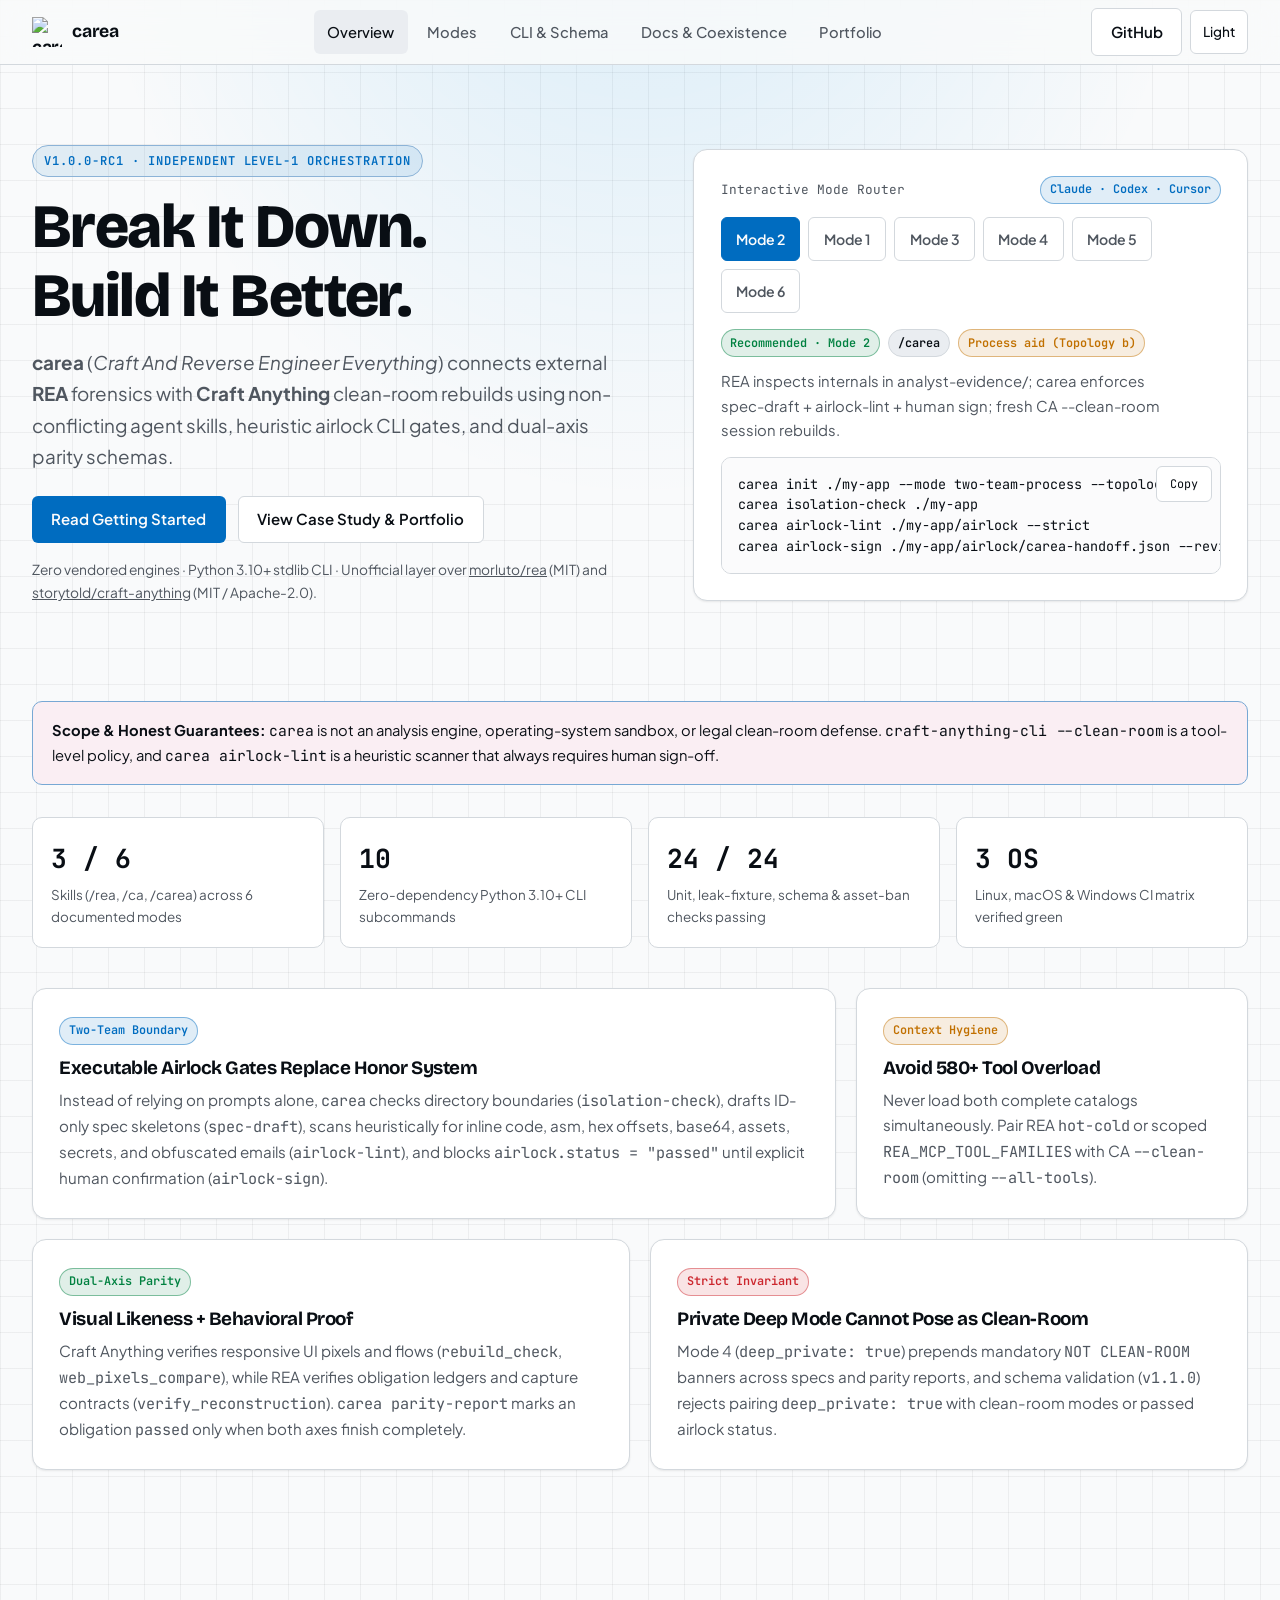
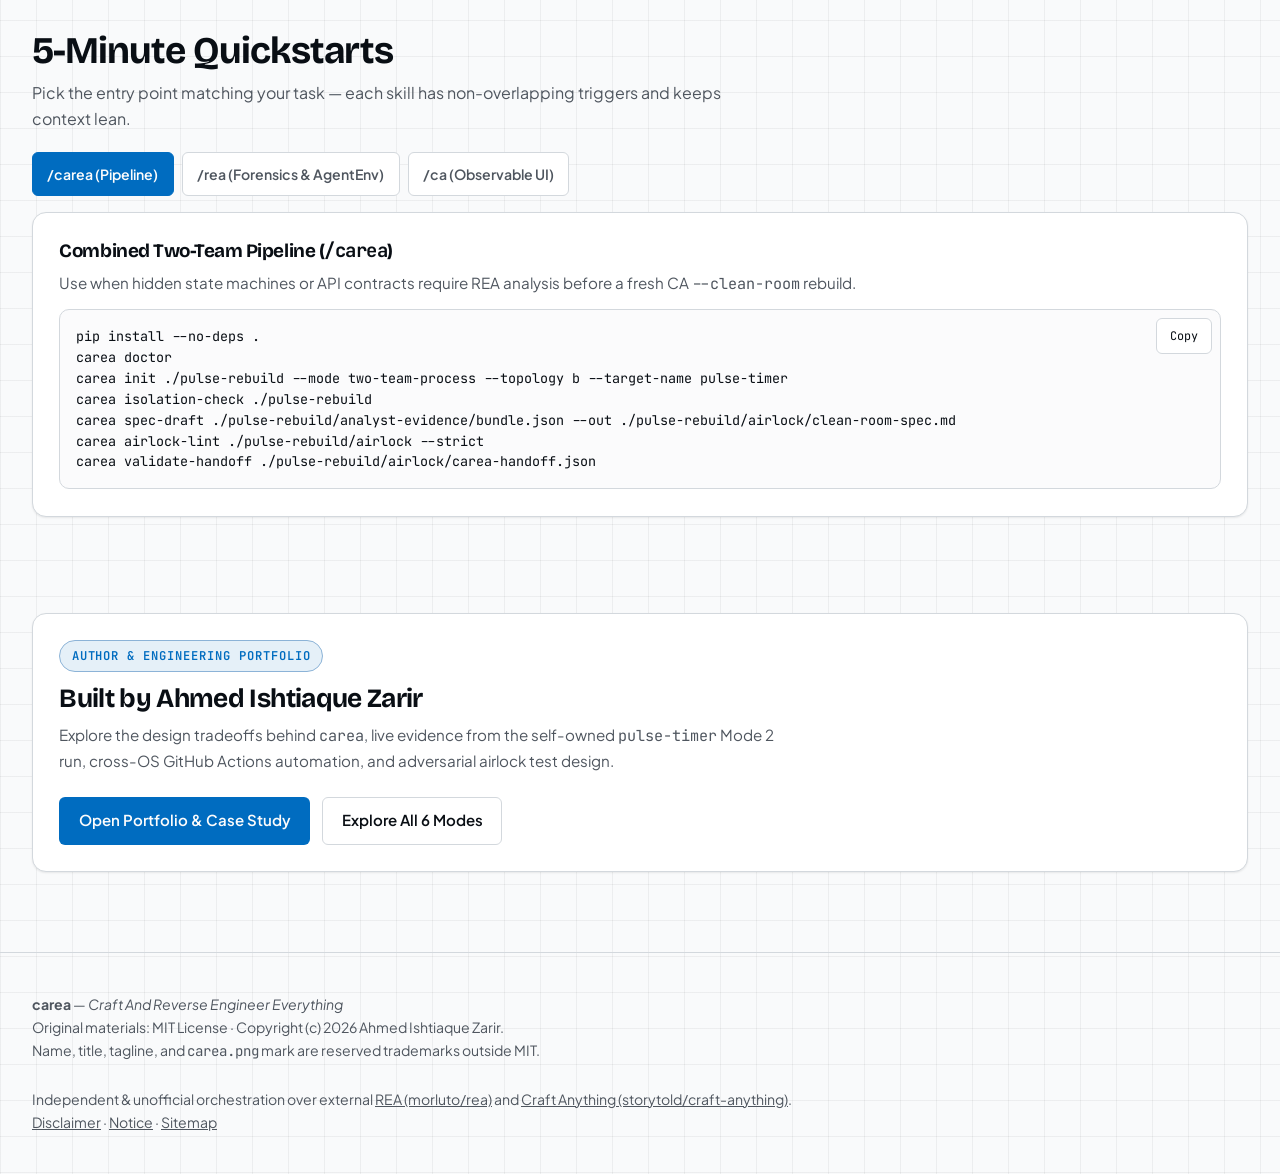
==== site/index.html @ d7f8ce7a "web: add SEO metadata, sitemap/robots, and GitHub Pages docs + portfolio site" ====
<!doctype html>
<html lang="en" class="dark">
<head>
  <meta charset="utf-8">
  <meta name="viewport" content="width=device-width, initial-scale=1.0, viewport-fit=cover">
  <title>carea — Craft And Reverse Engineer Everything | Orchestration &amp; Clean-Room Airlock</title>
  <meta name="description" content="Independent Level-1 agent skill pack, Python 3.10+ airlock CLI, and dual-axis verification framework coordinating external REA and Craft Anything engines.">
  <meta name="keywords" content="carea, Craft And Reverse Engineer Everything, REA, rea-agents, Craft Anything, clean-room software rebuild, reverse engineering orchestration, MCP agent skills, parity verification, Ahmed Ishtiaque Zarir">
  <meta name="author" content="Ahmed Ishtiaque Zarir">
  <meta name="robots" content="index, follow, max-image-preview:large">
  <meta name="theme-color" content="#09090b" media="(prefers-color-scheme: dark)">
  <meta name="theme-color" content="#f8fafc" media="(prefers-color-scheme: light)">
  <link rel="canonical" href="https://imahmedzarir.github.io/carea/">
  <link rel="icon" type="image/png" href="./assets/carea.png">
  <link rel="manifest" href="./site.webmanifest">

  <meta property="og:type" content="website">
  <meta property="og:site_name" content="carea — Craft And Reverse Engineer Everything">
  <meta property="og:title" content="carea — Break It Down. Build It Better.">
  <meta property="og:description" content="Coordinate external REA forensics and Craft Anything clean-room rebuilds across 6 operational modes with heuristic airlock gates and dual parity.">
  <meta property="og:url" content="https://imahmedzarir.github.io/carea/">
  <meta property="og:image" content="https://imahmedzarir.github.io/carea/assets/carea.png">
  <meta property="og:image:alt" content="carea split cobalt arch logo">

  <meta name="twitter:card" content="summary">
  <meta name="twitter:title" content="carea — Craft And Reverse Engineer Everything">
  <meta name="twitter:description" content="Level-1 orchestration skills (/carea, /rea, /ca), Python stdlib airlock CLI, and dual-axis parity schema.">
  <meta name="twitter:image" content="https://imahmedzarir.github.io/carea/assets/carea.png">

  <link rel="preconnect" href="https://fonts.googleapis.com">
  <link rel="preconnect" href="https://fonts.gstatic.com" crossorigin>
  <link rel="stylesheet" href="https://fonts.googleapis.com/css2?family=Bricolage+Grotesque:wght@600;700;800&family=JetBrains+Mono:wght@400;600&family=Plus+Jakarta+Sans:wght@400;500;600;700&display=swap">
  <link rel="stylesheet" href="./styles.css">

  <script>
    (function () {
      try {
        var saved = localStorage.getItem("carea-theme");
        var preferDark = window.matchMedia && window.matchMedia("(prefers-color-scheme: dark)").matches;
        var dark = saved ? saved === "dark" : (preferDark !== false);
        document.documentElement.classList.toggle("dark", dark);
      } catch (_) {}
    })();
  </script>

  <script type="application/ld+json">
  {
    "@context": "https://schema.org",
    "@graph": [
      {
        "@type": "SoftwareApplication",
        "name": "carea",
        "alternateName": "Craft And Reverse Engineer Everything",
        "applicationCategory": "DeveloperApplication",
        "operatingSystem": "Linux, macOS, Windows",
        "softwareVersion": "1.0.0-rc1",
        "license": "https://opensource.org/licenses/MIT",
        "url": "https://imahmedzarir.github.io/carea/",
        "codeRepository": "https://github.com/ImAhmedZarir/carea",
        "description": "Independent Level-1 agent skill pack, Python stdlib CLI, and handoff schema coordinating external REA and Craft Anything engines.",
        "keywords": ["clean-room", "reverse engineering", "agent skills", "MCP", "parity verification"],
        "author": {
          "@type": "Person",
          "name": "Ahmed Ishtiaque Zarir",
          "url": "https://github.com/ImAhmedZarir"
        }
      },
      {
        "@type": "WebSite",
        "name": "carea Documentation & Portfolio",
        "url": "https://imahmedzarir.github.io/carea/"
      }
    ]
  }
  </script>
</head>
<body class="bg-grid">
  <a href="#main-content" class="sr-only">Skip to main content</a>

  <header class="site-header">
    <div class="container nav-bar">
      <a class="brand-link" href="./">
        <img src="./assets/carea.png" alt="carea logo" width="30" height="30">
        <span>carea</span>
      </a>
      <nav class="nav-links" aria-label="Primary navigation">
        <a class="nav-link" href="./" aria-current="page">Overview</a>
        <a class="nav-link" href="./modes/">Modes</a>
        <a class="nav-link" href="./cli/">CLI &amp; Schema</a>
        <a class="nav-link" href="./docs/">Docs &amp; Coexistence</a>
        <a class="nav-link" href="./portfolio/">Portfolio</a>
      </nav>
      <div class="nav-actions">
        <a class="btn btn-secondary" href="https://github.com/ImAhmedZarir/carea" rel="noopener">GitHub</a>
        <button id="theme-toggle" class="icon-btn" type="button" aria-label="Toggle color theme" aria-pressed="true">
          <span data-theme-label>Dark</span>
        </button>
        <button id="mobile-menu-toggle" class="icon-btn mobile-menu-btn" type="button" aria-label="Toggle navigation menu" aria-expanded="false" aria-controls="mobile-drawer">
          Menu
        </button>
      </div>
    </div>
    <nav id="mobile-drawer" class="mobile-drawer" aria-label="Mobile navigation" hidden>
      <a href="./" aria-current="page">Overview</a>
      <a href="./modes/">Modes (1–6)</a>
      <a href="./cli/">CLI &amp; Schema</a>
      <a href="./docs/">Docs &amp; Coexistence</a>
      <a href="./portfolio/">Portfolio</a>
      <a href="https://github.com/ImAhmedZarir/carea" rel="noopener">GitHub Repository</a>
    </nav>
  </header>

  <main id="main-content">
    <section class="section">
      <div class="container hero-split">
        <div>
          <span class="eyebrow">v1.0.0-rc1 · Independent Level-1 Orchestration</span>
          <h1 class="hero-title">Break It Down.<br>Build It Better.</h1>
          <p class="hero-lead">
            <strong>carea</strong> (<em>Craft And Reverse Engineer Everything</em>) connects external <strong>REA</strong> forensics with <strong>Craft Anything</strong> clean-room rebuilds using non-conflicting agent skills, heuristic airlock CLI gates, and dual-axis parity schemas.
          </p>
          <div class="btn-row" style="margin-top:1.5rem;">
            <a class="btn btn-primary" href="./docs/">Read Getting Started</a>
            <a class="btn btn-secondary" href="./portfolio/">View Case Study &amp; Portfolio</a>
          </div>
          <p style="margin-top:1rem;font-size:0.86rem;color:var(--muted-foreground);">
            Zero vendored engines · Python 3.10+ stdlib CLI · Unofficial layer over <a href="https://github.com/morluto/rea">morluto/rea</a> (MIT) and <a href="https://github.com/storytold/craft-anything">storytold/craft-anything</a> (MIT / Apache-2.0).
          </p>
        </div>

        <aside class="card" aria-label="Interactive mode router workbench">
          <div style="display:flex;justify-content:space-between;align-items:center;gap:0.75rem;flex-wrap:wrap;margin-bottom:0.85rem;">
            <span class="mono" style="font-size:0.8rem;color:var(--muted-foreground);">Interactive Mode Router</span>
            <span class="badge badge-info">Claude · Codex · Cursor</span>
          </div>
          <div class="tab-bar" role="tablist" aria-label="Select carea mode">
            <button class="tab-btn active" type="button" role="tab" aria-selected="true" data-preview-mode="two-team-process">Mode 2</button>
            <button class="tab-btn" type="button" role="tab" aria-selected="false" data-preview-mode="clean-room-ui">Mode 1</button>
            <button class="tab-btn" type="button" role="tab" aria-selected="false" data-preview-mode="deep-verification">Mode 3</button>
            <button class="tab-btn" type="button" role="tab" aria-selected="false" data-preview-mode="private-deep-rebuild">Mode 4</button>
            <button class="tab-btn" type="button" role="tab" aria-selected="false" data-preview-mode="game-rebuild">Mode 5</button>
            <button class="tab-btn" type="button" role="tab" aria-selected="false" data-preview-mode="android-mobile">Mode 6</button>
          </div>
          <div id="mode-preview-panel">
            <div style="display:flex;flex-wrap:wrap;gap:0.5rem;align-items:center;margin-bottom:0.75rem;">
              <span class="badge badge-success" data-preview-badge>Recommended · Mode 2</span>
              <span class="badge" data-preview-skill>/carea</span>
              <span class="badge badge-warning" data-preview-clean>Process aid (Topology b)</span>
            </div>
            <p data-preview-summary style="font-size:0.93rem;">
              REA inspects internals in analyst-evidence/; carea enforces spec-draft + airlock-lint + human sign; fresh CA --clean-room session rebuilds.
            </p>
            <div class="code-box">
              <button class="copy-btn" type="button">Copy</button>
              <pre data-preview-cmd>carea init ./my-app --mode two-team-process --topology b
carea isolation-check ./my-app
carea airlock-lint ./my-app/airlock --strict
carea airlock-sign ./my-app/airlock/carea-handoff.json --reviewer "Ahmed" --confirm-human-review</pre>
            </div>
          </div>
        </aside>
      </div>
    </section>

    <section class="section" style="padding-top:1rem;">
      <div class="container">
        <div class="banner-info" style="margin-bottom:2rem;">
          <strong>Scope &amp; Honest Guarantees:</strong> <code>carea</code> is not an analysis engine, operating-system sandbox, or legal clean-room defense. <code>craft-anything-cli --clean-room</code> is a tool-level policy, and <code>carea airlock-lint</code> is a heuristic scanner that always requires human sign-off.
        </div>

        <div class="stat-grid" style="margin-bottom:2.5rem;">
          <div class="stat-card">
            <div class="stat-value">3 / 6</div>
            <div class="stat-label">Skills (/rea, /ca, /carea) across 6 documented modes</div>
          </div>
          <div class="stat-card">
            <div class="stat-value">10</div>
            <div class="stat-label">Zero-dependency Python 3.10+ CLI subcommands</div>
          </div>
          <div class="stat-card">
            <div class="stat-value">24 / 24</div>
            <div class="stat-label">Unit, leak-fixture, schema &amp; asset-ban checks passing</div>
          </div>
          <div class="stat-card">
            <div class="stat-value">3 OS</div>
            <div class="stat-label">Linux, macOS &amp; Windows CI matrix verified green</div>
          </div>
        </div>

        <div class="bento-grid">
          <article class="card card-hover col-span-4">
            <span class="badge badge-info" style="margin-bottom:0.75rem;">Two-Team Boundary</span>
            <h3>Executable Airlock Gates Replace Honor System</h3>
            <p>
              Instead of relying on prompts alone, <code>carea</code> checks directory boundaries (<code>isolation-check</code>), drafts ID-only spec skeletons (<code>spec-draft</code>), scans heuristically for inline code, asm, hex offsets, base64, assets, secrets, and obfuscated emails (<code>airlock-lint</code>), and blocks <code>airlock.status = "passed"</code> until explicit human confirmation (<code>airlock-sign</code>).
            </p>
          </article>

          <article class="card card-hover col-span-2">
            <span class="badge badge-warning" style="margin-bottom:0.75rem;">Context Hygiene</span>
            <h3>Avoid 580+ Tool Overload</h3>
            <p>
              Never load both complete catalogs simultaneously. Pair REA <code>hot-cold</code> or scoped <code>REA_MCP_TOOL_FAMILIES</code> with CA <code>--clean-room</code> (omitting <code>--all-tools</code>).
            </p>
          </article>

          <article class="card card-hover col-span-3">
            <span class="badge badge-success" style="margin-bottom:0.75rem;">Dual-Axis Parity</span>
            <h3>Visual Likeness + Behavioral Proof</h3>
            <p>
              Craft Anything verifies responsive UI pixels and flows (<code>rebuild_check</code>, <code>web_pixels_compare</code>), while REA verifies obligation ledgers and capture contracts (<code>verify_reconstruction</code>). <code>carea parity-report</code> marks an obligation <code>passed</code> only when both axes finish completely.
            </p>
          </article>

          <article class="card card-hover col-span-3">
            <span class="badge badge-danger" style="margin-bottom:0.75rem;">Strict Invariant</span>
            <h3>Private Deep Mode Cannot Pose as Clean-Room</h3>
            <p>
              Mode 4 (<code>deep_private: true</code>) prepends mandatory <code>NOT CLEAN-ROOM</code> banners across specs and parity reports, and schema validation (<code>v1.1.0</code>) rejects pairing <code>deep_private: true</code> with clean-room modes or passed airlock status.
            </p>
          </article>
        </div>
      </div>
    </section>

    <section class="section">
      <div class="container">
        <h2 style="font-size:clamp(1.6rem,3vw,2.35rem);margin-bottom:0.5rem;">5-Minute Quickstarts</h2>
        <p style="color:var(--muted-foreground);margin-bottom:1.25rem;max-width:60ch;">
          Pick the entry point matching your task — each skill has non-overlapping triggers and keeps context lean.
        </p>

        <div class="tab-bar" role="tablist" aria-label="Skill quickstarts">
          <button class="tab-btn active" type="button" role="tab" aria-selected="true" data-qs-tab="carea">/carea (Pipeline)</button>
          <button class="tab-btn" type="button" role="tab" aria-selected="false" data-qs-tab="rea">/rea (Forensics &amp; AgentEnv)</button>
          <button class="tab-btn" type="button" role="tab" aria-selected="false" data-qs-tab="ca">/ca (Observable UI)</button>
        </div>

        <div data-qs-panel="carea" class="card">
          <h3>Combined Two-Team Pipeline (<code>/carea</code>)</h3>
          <p>Use when hidden state machines or API contracts require REA analysis before a fresh CA <code>--clean-room</code> rebuild.</p>
          <div class="code-box">
            <button class="copy-btn" type="button">Copy</button>
            <pre>pip install --no-deps .
carea doctor
carea init ./pulse-rebuild --mode two-team-process --topology b --target-name pulse-timer
carea isolation-check ./pulse-rebuild
carea spec-draft ./pulse-rebuild/analyst-evidence/bundle.json --out ./pulse-rebuild/airlock/clean-room-spec.md
carea airlock-lint ./pulse-rebuild/airlock --strict
carea validate-handoff ./pulse-rebuild/airlock/carea-handoff.json</pre>
          </div>
        </div>

        <div data-qs-panel="rea" class="card" hidden>
          <h3>REA-First Investigation &amp; Verification (<code>/rea</code>)</h3>
          <p>Use for binary, JS/Electron, .NET, APK/Flutter, UEFI/firmware analysis, <code>verify_reconstruction</code>, or AgentEnv export without UI rebuilds.</p>
          <div class="code-box">
            <button class="copy-btn" type="button">Copy</button>
            <pre>npm install -g rea-agents@6.10.1
carea mcp-profile rea-hot-cold
# In session: inspect with open_binary / analyze_javascript_application -> export_evidence_bundle</pre>
          </div>
        </div>

        <div data-qs-panel="ca" class="card" hidden>
          <h3>Craft Anything-First Observable Rebuild (<code>/ca</code>)</h3>
          <p>Use when visible layouts, screenshots, and public interactions provide everything needed for a <code>--clean-room</code> rebuild.</p>
          <div class="code-box">
            <button class="copy-btn" type="button">Copy</button>
            <pre>python examples/sample-target/server.py --port 4173
carea mcp-profile ca-clean-room
craft-anything-cli rebuild http://127.0.0.1:4173/ "Build accessible countdown timer" --clean-room</pre>
          </div>
        </div>
      </div>
    </section>

    <section class="section" style="padding-top:1rem;">
      <div class="container">
        <div class="card" style="display:flex;flex-wrap:wrap;justify-content:space-between;align-items:center;gap:1.5rem;">
          <div style="max-width:62ch;">
            <span class="eyebrow" style="margin-bottom:0.75rem;">Author &amp; Engineering Portfolio</span>
            <h2 style="font-size:1.65rem;margin-bottom:0.5rem;">Built by Ahmed Ishtiaque Zarir</h2>
            <p style="color:var(--muted-foreground);">
              Explore the design tradeoffs behind <code>carea</code>, live evidence from the self-owned <code>pulse-timer</code> Mode 2 run, cross-OS GitHub Actions automation, and adversarial airlock test design.
            </p>
          </div>
          <div class="btn-row">
            <a class="btn btn-primary" href="./portfolio/">Open Portfolio &amp; Case Study</a>
            <a class="btn btn-secondary" href="./modes/">Explore All 6 Modes</a>
          </div>
        </div>
      </div>
    </section>
  </main>

  <footer class="site-footer">
    <div class="container footer-grid">
      <div>
        <strong>carea</strong> — <em>Craft And Reverse Engineer Everything</em><br>
        Original materials: MIT License · Copyright (c) 2026 Ahmed Ishtiaque Zarir.<br>
        Name, title, tagline, and <code>carea.png</code> mark are reserved trademarks outside MIT.
      </div>
      <div>
        Independent &amp; unofficial orchestration over external
        <a href="https://github.com/morluto/rea" rel="noopener">REA (morluto/rea)</a> and
        <a href="https://github.com/storytold/craft-anything" rel="noopener">Craft Anything (storytold/craft-anything)</a>.<br>
        <a href="https://github.com/ImAhmedZarir/carea/blob/main/DISCLAIMER.md" rel="noopener">Disclaimer</a> ·
        <a href="https://github.com/ImAhmedZarir/carea/blob/main/NOTICE" rel="noopener">Notice</a> ·
        <a href="./sitemap.xml">Sitemap</a>
      </div>
    </div>
  </footer>
  <script src="./app.js" defer></script>
</body>
</html>
---- site/styles.css ----
:root {
  color-scheme: light;
  --background: oklch(0.985 0.002 250);
  --foreground: oklch(0.16 0.015 255);
  --card: oklch(1 0 0);
  --card-foreground: oklch(0.16 0.015 255);
  --muted: oklch(0.945 0.006 250);
  --muted-foreground: oklch(0.45 0.018 255);
  --primary: oklch(0.51 0.175 242);
  --primary-foreground: oklch(0.99 0 0);
  --border: oklch(0.88 0.009 250);
  --ring: oklch(0.55 0.18 242);
  --success: oklch(0.52 0.15 155);
  --warning: oklch(0.62 0.16 70);
  --destructive: oklch(0.55 0.20 25);
  --surface-grid: oklch(0.16 0.015 255 / 0.05);
  --radius: 0.625rem;
  --radius-sm: calc(var(--radius) - 4px);
  --radius-lg: calc(var(--radius) + 4px);
  --font-display: "Bricolage Grotesque", system-ui, -apple-system, sans-serif;
  --font-sans: "Plus Jakarta Sans", system-ui, -apple-system, sans-serif;
  --font-mono: "JetBrains Mono", ui-monospace, SFMono-Regular, Menlo, monospace;
}

:root.dark {
  color-scheme: dark;
  --background: oklch(0.13 0.008 260);
  --foreground: oklch(0.96 0.004 250);
  --card: oklch(0.175 0.011 258);
  --card-foreground: oklch(0.96 0.004 250);
  --muted: oklch(0.22 0.012 258);
  --muted-foreground: oklch(0.71 0.015 255);
  --primary: oklch(0.66 0.165 240);
  --primary-foreground: oklch(0.12 0.02 255);
  --border: oklch(0.27 0.014 258);
  --ring: oklch(0.68 0.17 240);
  --success: oklch(0.72 0.15 155);
  --warning: oklch(0.78 0.15 78);
  --destructive: oklch(0.67 0.19 25);
  --surface-grid: oklch(0.96 0.004 250 / 0.04);
}

*, *::before, *::after { box-sizing: border-box; }

html {
  scroll-behavior: smooth;
  overflow-x: clip;
}

body {
  margin: 0;
  min-height: 100dvh;
  overflow-x: clip;
  background-color: var(--background);
  color: var(--foreground);
  font-family: var(--font-sans);
  font-size: 1rem;
  line-height: 1.65;
  -webkit-font-smoothing: antialiased;
  hyphens: none;
  word-break: normal;
}

h1, h2, h3, h4 {
  font-family: var(--font-display);
  margin: 0;
  line-height: 1.12;
  letter-spacing: -0.025em;
  text-wrap: balance;
}

p { text-wrap: pretty; margin: 0; }
a { color: inherit; }
img { max-width: 100%; height: auto; display: block; }
code, pre, .mono { font-family: var(--font-mono); font-variant-numeric: tabular-nums; }

:focus-visible {
  outline: 2px solid var(--ring);
  outline-offset: 2px;
}

.sr-only {
  position: absolute;
  width: 1px;
  height: 1px;
  padding: 0;
  margin: -1px;
  overflow: hidden;
  clip: rect(0, 0, 0, 0);
  white-space: nowrap;
  border: 0;
}

.container {
  width: 100%;
  max-width: 80rem;
  margin-inline: auto;
  padding-inline: 1rem;
}
@media (min-width: 640px) { .container { padding-inline: 1.5rem; } }
@media (min-width: 1024px) { .container { padding-inline: 2rem; } }

/* Ambient technical canvas grid */
.bg-grid {
  background-image:
    radial-gradient(ellipse 65% 40% at 50% -10%, oklch(0.62 0.17 242 / 0.16), transparent 70%),
    linear-gradient(to right, var(--surface-grid) 1px, transparent 1px),
    linear-gradient(to bottom, var(--surface-grid) 1px, transparent 1px);
  background-size: 100% 100%, 36px 36px, 36px 36px;
}

/* Top Navigation */
.site-header {
  position: sticky;
  top: 0;
  z-index: 40;
  border-bottom: 1px solid var(--border);
  background: color-mix(in oklch, var(--background) 82%, transparent);
  backdrop-filter: blur(14px);
}
.nav-bar {
  display: flex;
  align-items: center;
  justify-content: space-between;
  min-height: 4rem;
  gap: 0.75rem;
}
.brand-link {
  display: inline-flex;
  align-items: center;
  gap: 0.65rem;
  text-decoration: none;
  font-family: var(--font-display);
  font-weight: 700;
  font-size: 1.1rem;
  letter-spacing: -0.02em;
  min-height: 44px;
}
.brand-link img {
  width: 30px;
  height: 30px;
  object-fit: contain;
}
.nav-links {
  display: none;
  align-items: center;
  gap: 0.35rem;
}
@media (min-width: 768px) {
  .nav-links { display: inline-flex; }
}
.nav-link {
  text-decoration: none;
  padding: 0.5rem 0.85rem;
  min-height: 44px;
  display: inline-flex;
  align-items: center;
  border-radius: var(--radius-sm);
  color: var(--muted-foreground);
  font-size: 0.92rem;
  font-weight: 500;
  transition: color 150ms cubic-bezier(0.22, 1, 0.36, 1), background-color 150ms cubic-bezier(0.22, 1, 0.36, 1);
}
.nav-link:hover, .nav-link[aria-current="page"] {
  color: var(--foreground);
  background: var(--muted);
}
.nav-actions {
  display: inline-flex;
  align-items: center;
  gap: 0.5rem;
}

.icon-btn {
  display: inline-flex;
  align-items: center;
  justify-content: center;
  min-width: 44px;
  min-height: 44px;
  padding: 0.5rem 0.75rem;
  border-radius: var(--radius-sm);
  border: 1px solid var(--border);
  background: var(--card);
  color: var(--foreground);
  cursor: pointer;
  font: inherit;
  font-size: 0.85rem;
  font-weight: 500;
  gap: 0.4rem;
  transition: border-color 150ms ease, transform 150ms ease;
}
.icon-btn:hover { border-color: var(--primary); }
.icon-btn:active { transform: scale(0.98); }

.mobile-menu-btn { display: inline-flex; }
@media (min-width: 768px) { .mobile-menu-btn { display: none; } }

/* Mobile drawer nav */
.mobile-drawer {
  border-bottom: 1px solid var(--border);
  background: var(--card);
  padding: 0.75rem 1rem 1rem;
  display: grid;
  gap: 0.25rem;
}
.mobile-drawer[hidden] { display: none; }
.mobile-drawer a {
  padding: 0.7rem 0.75rem;
  min-height: 44px;
  display: flex;
  align-items: center;
  text-decoration: none;
  border-radius: var(--radius-sm);
  font-weight: 500;
}
.mobile-drawer a[aria-current="page"] {
  background: var(--muted);
  color: var(--primary);
}

/* Buttons */
.btn-row { display: flex; flex-wrap: wrap; gap: 0.75rem; }
.btn {
  display: inline-flex;
  align-items: center;
  justify-content: center;
  gap: 0.5rem;
  min-height: 44px;
  padding: 0.65rem 1.15rem;
  border-radius: var(--radius-sm);
  font-weight: 600;
  font-size: 0.94rem;
  text-decoration: none;
  cursor: pointer;
  border: 1px solid transparent;
  transition: transform 150ms cubic-bezier(0.22, 1, 0.36, 1), border-color 150ms ease, background-color 150ms ease;
}
.btn:active { transform: scale(0.98); }
.btn-primary {
  background: var(--primary);
  color: var(--primary-foreground);
}
.btn-primary:hover { filter: brightness(1.06); }
.btn-secondary {
  background: var(--card);
  border-color: var(--border);
  color: var(--foreground);
}
.btn-secondary:hover { border-color: var(--primary); }

/* Badges & pills */
.eyebrow {
  display: inline-flex;
  align-items: center;
  gap: 0.5rem;
  font-family: var(--font-mono);
  font-size: 0.76rem;
  font-weight: 600;
  text-transform: uppercase;
  letter-spacing: 0.08em;
  color: var(--primary);
  border: 1px solid color-mix(in oklch, var(--primary) 35%, var(--border));
  background: color-mix(in oklch, var(--primary) 10%, transparent);
  padding: 0.32rem 0.7rem;
  border-radius: 999px;
  max-width: 100%;
}
.badge {
  display: inline-flex;
  align-items: center;
  padding: 0.2rem 0.55rem;
  border-radius: 999px;
  font-family: var(--font-mono);
  font-size: 0.74rem;
  font-weight: 600;
  border: 1px solid var(--border);
  background: var(--muted);
}
.badge-success { color: var(--success); border-color: color-mix(in oklch, var(--success) 45%, transparent); background: color-mix(in oklch, var(--success) 12%, transparent); }
.badge-warning { color: var(--warning); border-color: color-mix(in oklch, var(--warning) 45%, transparent); background: color-mix(in oklch, var(--warning) 12%, transparent); }
.badge-danger { color: var(--destructive); border-color: color-mix(in oklch, var(--destructive) 45%, transparent); background: color-mix(in oklch, var(--destructive) 12%, transparent); }
.badge-info { color: var(--primary); border-color: color-mix(in oklch, var(--primary) 45%, transparent); background: color-mix(in oklch, var(--primary) 12%, transparent); }

/* Sections & Asymmetric Grids */
.section { padding-block: 3.5rem; }
@media (min-width: 768px) { .section { padding-block: 5rem; } }

.hero-split {
  display: grid;
  gap: 2rem;
  align-items: start;
}
@media (min-width: 1024px) {
  .hero-split { grid-template-columns: 1.05fr 0.95fr; gap: 3rem; align-items: center; }
}
.hero-title {
  font-size: clamp(2.1rem, 5vw, 3.85rem);
  font-weight: 800;
  margin-top: 1rem;
}
.hero-lead {
  font-size: clamp(1.02rem, 1.5vw, 1.18rem);
  color: var(--muted-foreground);
  max-width: 58ch;
  margin-top: 1rem;
}
.bento-grid {
  display: grid;
  gap: 1.25rem;
  grid-template-columns: 1fr;
}
@media (min-width: 768px) {
  .bento-grid { grid-template-columns: repeat(6, minmax(0, 1fr)); }
  .col-span-4 { grid-column: span 4; }
  .col-span-3 { grid-column: span 3; }
  .col-span-2 { grid-column: span 2; }
  .col-span-6 { grid-column: span 6; }
}

.card {
  background: var(--card);
  border: 1px solid var(--border);
  border-radius: var(--radius-lg);
  padding: 1.35rem;
  min-width: 0;
  box-shadow: 0 1px 2px oklch(0 0 0 / 0.08);
  transition: border-color 180ms cubic-bezier(0.22, 1, 0.36, 1), transform 180ms cubic-bezier(0.22, 1, 0.36, 1);
}
@media (min-width: 768px) { .card { padding: 1.65rem; } }
.card-hover:hover {
  border-color: color-mix(in oklch, var(--primary) 55%, var(--border));
  transform: translateY(-2px);
}
.card h3 { font-size: 1.18rem; margin-bottom: 0.55rem; }
.card p { color: var(--muted-foreground); font-size: 0.95rem; }

/* Code blocks & tabs */
.code-box {
  position: relative;
  margin-top: 0.85rem;
  border-radius: var(--radius);
  border: 1px solid var(--border);
  background: color-mix(in oklch, var(--background) 75%, var(--card));
  overflow-x: auto;
}
.code-box pre {
  margin: 0;
  padding: 1rem 3.25rem 1rem 1rem;
  font-size: 0.84rem;
  line-height: 1.55;
  white-space: pre;
}
.copy-btn {
  position: absolute;
  top: 0.5rem;
  right: 0.5rem;
  min-height: 36px;
  min-width: 56px;
  padding: 0.25rem 0.65rem;
  border-radius: var(--radius-sm);
  border: 1px solid var(--border);
  background: var(--card);
  color: var(--foreground);
  font-family: var(--font-mono);
  font-size: 0.74rem;
  cursor: pointer;
}
.copy-btn:hover { border-color: var(--primary); }

.tab-bar {
  display: flex;
  flex-wrap: wrap;
  gap: 0.5rem;
  margin-bottom: 1rem;
}
.tab-btn {
  min-height: 44px;
  padding: 0.45rem 0.9rem;
  border-radius: var(--radius-sm);
  border: 1px solid var(--border);
  background: var(--card);
  color: var(--muted-foreground);
  font: inherit;
  font-size: 0.88rem;
  font-weight: 600;
  cursor: pointer;
}
.tab-btn[aria-selected="true"], .tab-btn.active {
  background: var(--primary);
  color: var(--primary-foreground);
  border-color: var(--primary);
}

/* Notice Banners */
.banner-caution {
  border: 1px solid color-mix(in oklch, var(--destructive) 55%, var(--border));
  background: color-mix(in oklch, var(--destructive) 10%, var(--card));
  border-radius: var(--radius);
  padding: 1rem 1.2rem;
  font-size: 0.92rem;
}
.banner-info {
  border: 1px solid color-mix(in oklch, var(--primary) 45%, var(--border));
  background: color-mix(in oklch, var(--primary) 8%, var(--card));
  border-radius: var(--radius);
  padding: 1rem 1.2rem;
  font-size: 0.92rem;
}

/* Tables (responsive horizontal wrapper) */
.table-wrap {
  width: 100%;
  overflow-x: auto;
  border: 1px solid var(--border);
  border-radius: var(--radius);
  background: var(--card);
}
table {
  width: 100%;
  border-collapse: collapse;
  font-size: 0.9rem;
  text-align: left;
}
th, td {
  padding: 0.8rem 1rem;
  border-bottom: 1px solid var(--border);
  vertical-align: top;
}
th {
  font-family: var(--font-mono);
  font-size: 0.78rem;
  text-transform: uppercase;
  letter-spacing: 0.05em;
  color: var(--muted-foreground);
  background: color-mix(in oklch, var(--muted) 60%, transparent);
}
tr:last-child td { border-bottom: 0; }

/* Metrics strip */
.stat-grid {
  display: grid;
  gap: 1rem;
  grid-template-columns: repeat(auto-fit, minmax(180px, 1fr));
}
.stat-card {
  padding: 1.15rem;
  border: 1px solid var(--border);
  border-radius: var(--radius);
  background: var(--card);
}
.stat-value {
  font-family: var(--font-mono);
  font-size: 1.65rem;
  font-weight: 700;
  font-variant-numeric: tabular-nums;
  color: var(--foreground);
}
.stat-label { font-size: 0.84rem; color: var(--muted-foreground); margin-top: 0.25rem; }

/* Accordion details */
details {
  border: 1px solid var(--border);
  border-radius: var(--radius);
  background: var(--card);
  padding: 0.9rem 1.1rem;
}
details + details { margin-top: 0.75rem; }
summary {
  cursor: pointer;
  font-weight: 600;
  min-height: 28px;
  list-style-position: inside;
}
details p { margin-top: 0.65rem; color: var(--muted-foreground); font-size: 0.94rem; }

.search-input {
  width: 100%;
  min-height: 44px;
  padding: 0.6rem 0.9rem;
  border-radius: var(--radius-sm);
  border: 1px solid var(--border);
  background: var(--card);
  color: var(--foreground);
  font-family: var(--font-sans);
  font-size: 1rem;
}

/* Footer */
.site-footer {
  border-top: 1px solid var(--border);
  padding-block: 2.5rem;
  color: var(--muted-foreground);
  font-size: 0.88rem;
}
.footer-grid {
  display: flex;
  flex-wrap: wrap;
  justify-content: space-between;
  gap: 1.5rem;
}

@media (prefers-reduced-motion: reduce) {
  *, *::before, *::after {
    animation-duration: 0.01ms !important;
    animation-iteration-count: 1 !important;
    transition-duration: 0.01ms !important;
    scroll-behavior: auto !important;
  }
}
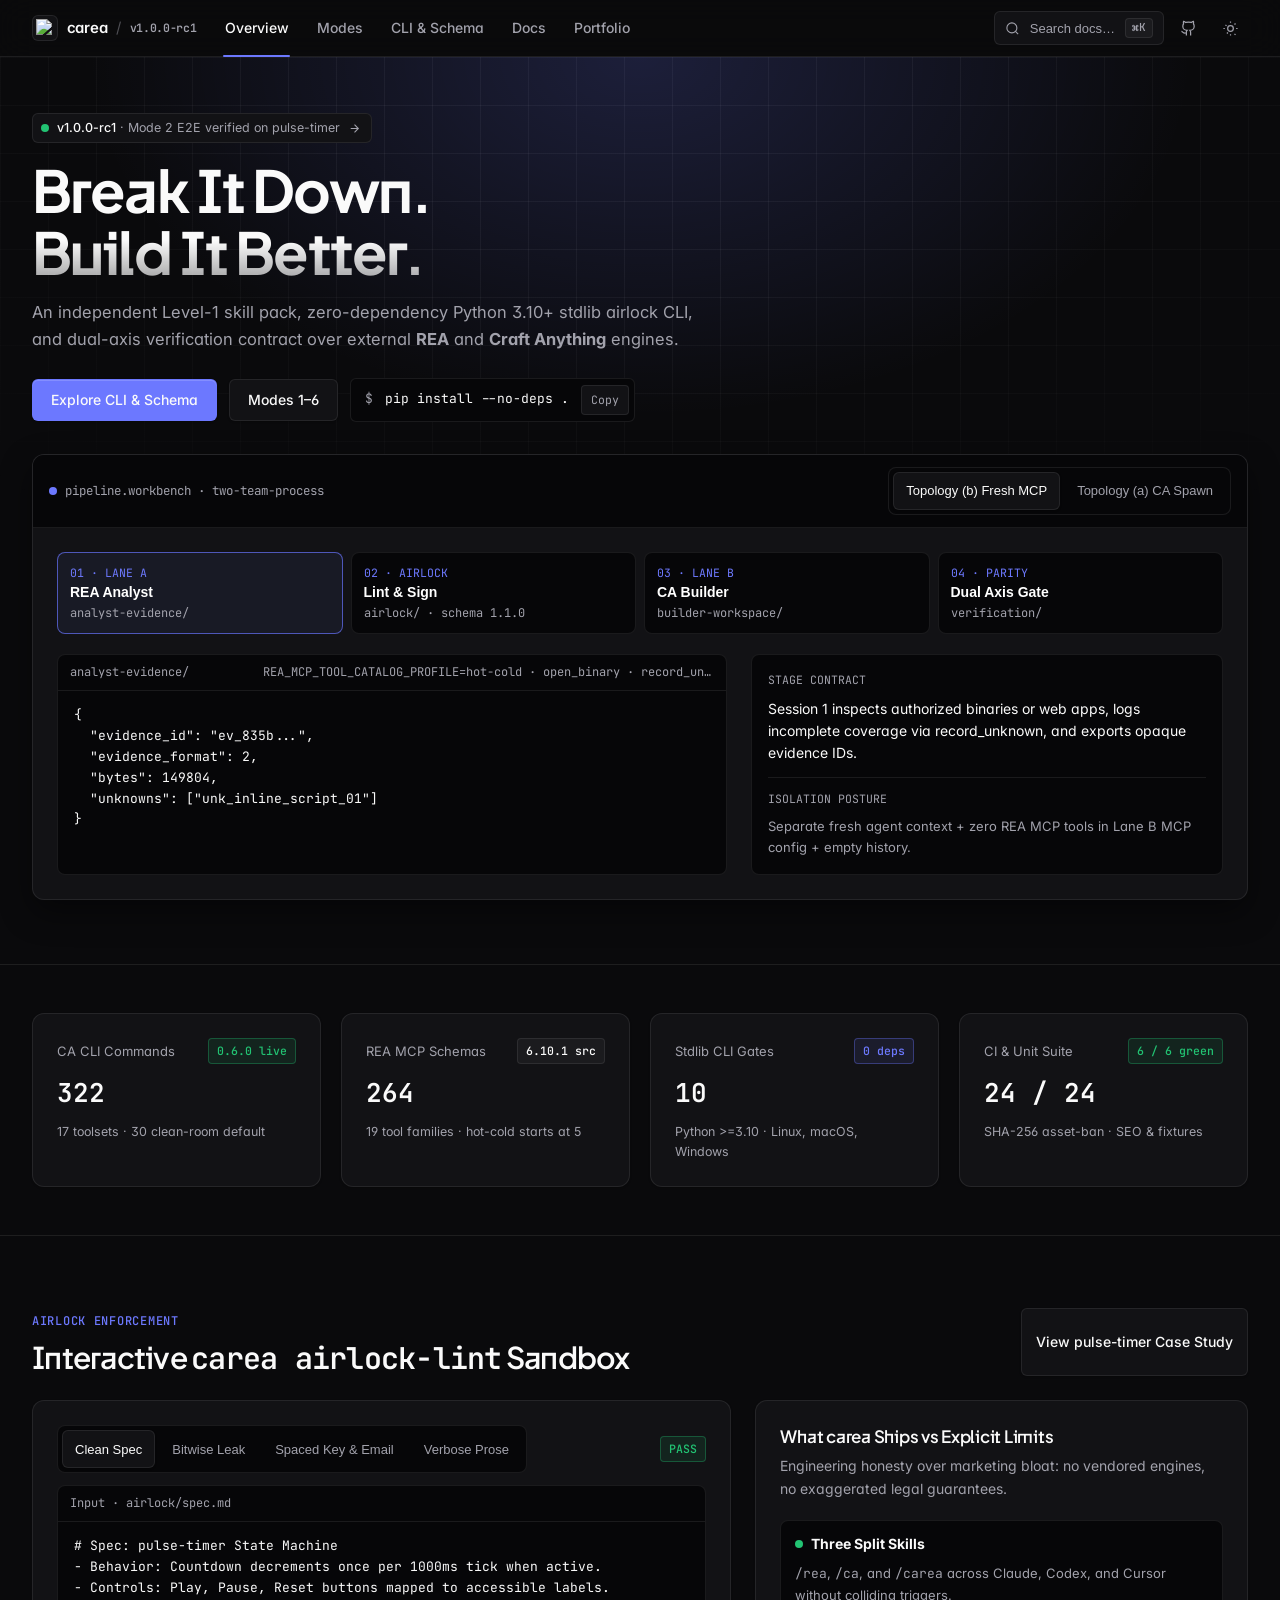
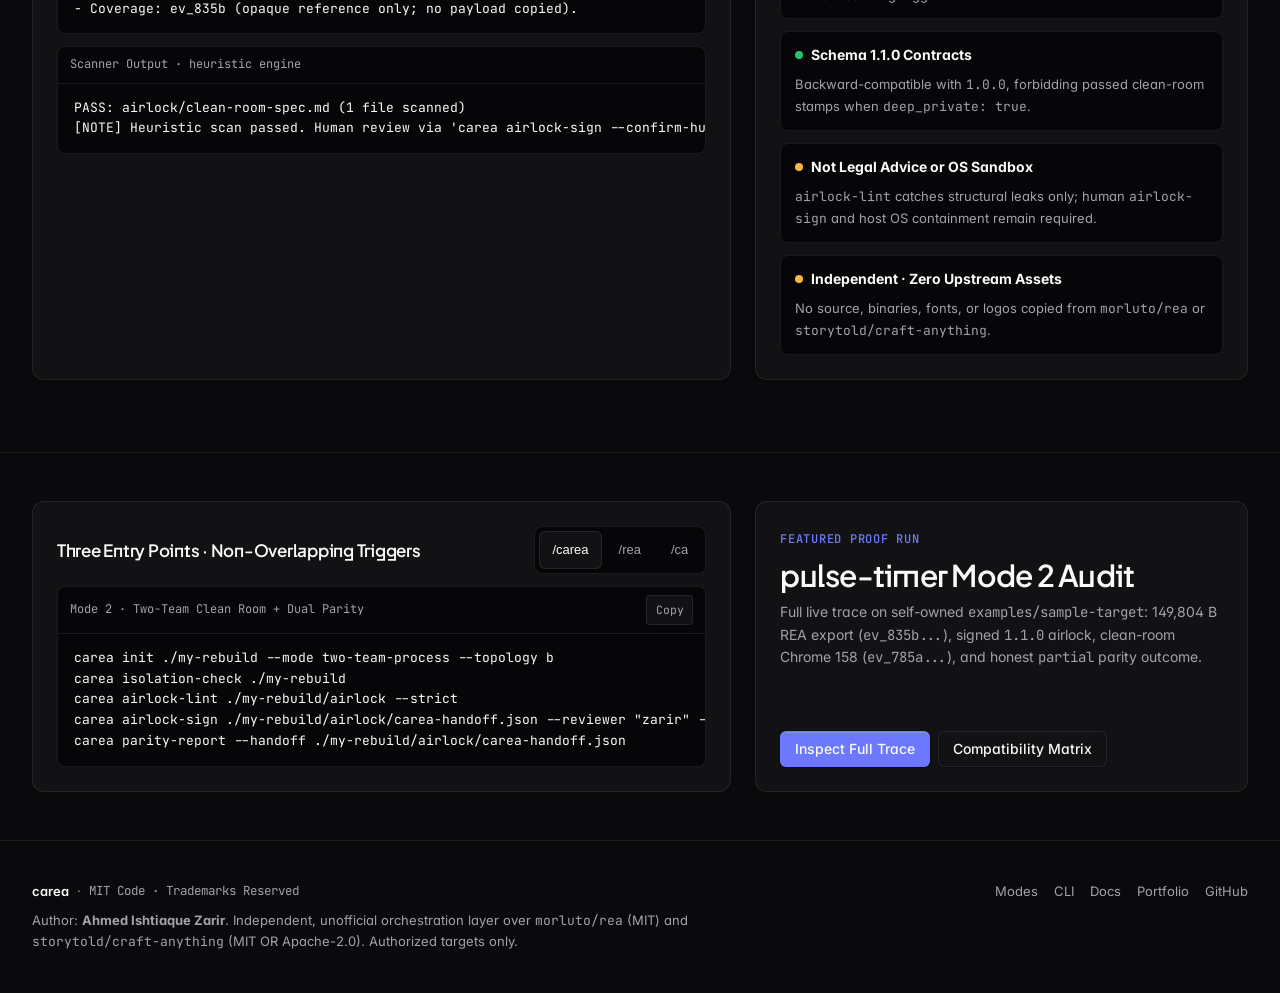
==== commit 18e51c89: "feat(site): rebuild docs and portfolio web app with design tokens and workbench" ====
--- a/site/index.html
+++ b/site/index.html
@@ -1,293 +1,345 @@
 <!doctype html>
-<html lang="en" class="dark">
+<html lang="en" class="dark" suppressHydrationWarning>
 <head>
   <meta charset="utf-8">
-  <meta name="viewport" content="width=device-width, initial-scale=1.0, viewport-fit=cover">
-  <title>carea — Craft And Reverse Engineer Everything | Orchestration &amp; Clean-Room Airlock</title>
-  <meta name="description" content="Independent Level-1 agent skill pack, Python 3.10+ airlock CLI, and dual-axis verification framework coordinating external REA and Craft Anything engines.">
-  <meta name="keywords" content="carea, Craft And Reverse Engineer Everything, REA, rea-agents, Craft Anything, clean-room software rebuild, reverse engineering orchestration, MCP agent skills, parity verification, Ahmed Ishtiaque Zarir">
+  <meta name="viewport" content="width=device-width, initial-scale=1, viewport-fit=cover">
+  <meta name="theme-color" content="#09090b" media="(prefers-color-scheme: dark)">
+  <meta name="theme-color" content="#fafafa" media="(prefers-color-scheme: light)">
+  <title>carea — Craft And Reverse Engineer Everything | Orchestration &amp; Airlock CLI</title>
+  <meta name="description" content="Independent Level-1 orchestration framework, Python 3.10+ stdlib airlock CLI, and dual-axis verification workflows unifying REA and Craft Anything cleanly.">
+  <meta name="keywords" content="carea, Craft And Reverse Engineer Everything, Ahmed Ishtiaque Zarir, REA, morluto rea, craft-anything-cli, two-team clean room, airlock-lint, reverse engineering workflow, dual-axis verification, AgentEnv">
   <meta name="author" content="Ahmed Ishtiaque Zarir">
-  <meta name="robots" content="index, follow, max-image-preview:large">
-  <meta name="theme-color" content="#09090b" media="(prefers-color-scheme: dark)">
-  <meta name="theme-color" content="#f8fafc" media="(prefers-color-scheme: light)">
+  <meta name="robots" content="index, follow">
   <link rel="canonical" href="https://imahmedzarir.github.io/carea/">
-  <link rel="icon" type="image/png" href="./assets/carea.png">
-  <link rel="manifest" href="./site.webmanifest">
-
+  <link rel="icon" type="image/png" href="assets/carea.png">
+  <link rel="manifest" href="site.webmanifest">
   <meta property="og:type" content="website">
-  <meta property="og:site_name" content="carea — Craft And Reverse Engineer Everything">
-  <meta property="og:title" content="carea — Break It Down. Build It Better.">
-  <meta property="og:description" content="Coordinate external REA forensics and Craft Anything clean-room rebuilds across 6 operational modes with heuristic airlock gates and dual parity.">
+  <meta property="og:title" content="carea — Craft And Reverse Engineer Everything">
+  <meta property="og:description" content="Zero-dependency Level-1 orchestration skills, airlock gates, and dual-axis verification over external REA and Craft Anything engines.">
   <meta property="og:url" content="https://imahmedzarir.github.io/carea/">
   <meta property="og:image" content="https://imahmedzarir.github.io/carea/assets/carea.png">
-  <meta property="og:image:alt" content="carea split cobalt arch logo">
-
   <meta name="twitter:card" content="summary">
   <meta name="twitter:title" content="carea — Craft And Reverse Engineer Everything">
-  <meta name="twitter:description" content="Level-1 orchestration skills (/carea, /rea, /ca), Python stdlib airlock CLI, and dual-axis parity schema.">
+  <meta name="twitter:description" content="Independent Level-1 agent orchestration over REA and Craft Anything with Python stdlib airlock checks.">
   <meta name="twitter:image" content="https://imahmedzarir.github.io/carea/assets/carea.png">
-
   <link rel="preconnect" href="https://fonts.googleapis.com">
   <link rel="preconnect" href="https://fonts.gstatic.com" crossorigin>
-  <link rel="stylesheet" href="https://fonts.googleapis.com/css2?family=Bricolage+Grotesque:wght@600;700;800&family=JetBrains+Mono:wght@400;600&family=Plus+Jakarta+Sans:wght@400;500;600;700&display=swap">
-  <link rel="stylesheet" href="./styles.css">
-
-  <script>
-    (function () {
-      try {
-        var saved = localStorage.getItem("carea-theme");
-        var preferDark = window.matchMedia && window.matchMedia("(prefers-color-scheme: dark)").matches;
-        var dark = saved ? saved === "dark" : (preferDark !== false);
-        document.documentElement.classList.toggle("dark", dark);
-      } catch (_) {}
-    })();
-  </script>
-
+  <link href="https://fonts.googleapis.com/css2?family=Inter:wght@400;500;600&family=JetBrains+Mono:wght@400;500&family=Plus+Jakarta+Sans:wght@600;700&display=swap" rel="stylesheet">
+  <script>(function(){try{var t=localStorage.getItem("theme")||"dark";var d=t==="dark"||(t==="system"&&matchMedia("(prefers-color-scheme: dark)").matches);document.documentElement.classList.toggle("dark",d);}catch(e){document.documentElement.classList.add("dark");}})();</script>
+  <link rel="stylesheet" href="styles.css">
   <script type="application/ld+json">
   {
     "@context": "https://schema.org",
-    "@graph": [
-      {
-        "@type": "SoftwareApplication",
-        "name": "carea",
-        "alternateName": "Craft And Reverse Engineer Everything",
-        "applicationCategory": "DeveloperApplication",
-        "operatingSystem": "Linux, macOS, Windows",
-        "softwareVersion": "1.0.0-rc1",
-        "license": "https://opensource.org/licenses/MIT",
-        "url": "https://imahmedzarir.github.io/carea/",
-        "codeRepository": "https://github.com/ImAhmedZarir/carea",
-        "description": "Independent Level-1 agent skill pack, Python stdlib CLI, and handoff schema coordinating external REA and Craft Anything engines.",
-        "keywords": ["clean-room", "reverse engineering", "agent skills", "MCP", "parity verification"],
-        "author": {
-          "@type": "Person",
-          "name": "Ahmed Ishtiaque Zarir",
-          "url": "https://github.com/ImAhmedZarir"
-        }
-      },
-      {
-        "@type": "WebSite",
-        "name": "carea Documentation & Portfolio",
-        "url": "https://imahmedzarir.github.io/carea/"
-      }
-    ]
+    "@type": "SoftwareApplication",
+    "name": "carea",
+    "alternateName": "Craft And Reverse Engineer Everything",
+    "applicationCategory": "DeveloperApplication",
+    "operatingSystem": "Linux, macOS, Windows",
+    "softwareVersion": "1.0.0-rc1",
+    "url": "https://imahmedzarir.github.io/carea/",
+    "codeRepository": "https://github.com/ImAhmedZarir/carea",
+    "license": "https://opensource.org/license/mit",
+    "author": {
+      "@type": "Person",
+      "name": "Ahmed Ishtiaque Zarir",
+      "url": "https://github.com/ImAhmedZarir"
+    },
+    "description": "Independent Level-1 orchestration skills, zero-dependency Python CLI, and dual-axis verification layer for REA and Craft Anything."
   }
   </script>
 </head>
-<body class="bg-grid">
-  <a href="#main-content" class="sr-only">Skip to main content</a>
-
-  <header class="site-header">
-    <div class="container nav-bar">
-      <a class="brand-link" href="./">
-        <img src="./assets/carea.png" alt="carea logo" width="30" height="30">
-        <span>carea</span>
-      </a>
-      <nav class="nav-links" aria-label="Primary navigation">
-        <a class="nav-link" href="./" aria-current="page">Overview</a>
-        <a class="nav-link" href="./modes/">Modes</a>
-        <a class="nav-link" href="./cli/">CLI &amp; Schema</a>
-        <a class="nav-link" href="./docs/">Docs &amp; Coexistence</a>
-        <a class="nav-link" href="./portfolio/">Portfolio</a>
-      </nav>
-      <div class="nav-actions">
-        <a class="btn btn-secondary" href="https://github.com/ImAhmedZarir/carea" rel="noopener">GitHub</a>
-        <button id="theme-toggle" class="icon-btn" type="button" aria-label="Toggle color theme" aria-pressed="true">
-          <span data-theme-label>Dark</span>
+<body data-root-prefix="./">
+  <a class="skip-link" href="#main-content">Skip to main content</a>
+
+  <header class="site-header glass">
+    <div class="container header-inner">
+      <div class="flex items-center gap-4 min-w-0">
+        <a class="brand-link" href="./">
+          <span class="brand-mark"><img src="assets/carea.png" alt="carea emblem" width="18" height="18"></span>
+          <span>carea</span>
+          <span class="brand-sep">/</span>
+          <span class="brand-ver">v1.0.0-rc1</span>
+        </a>
+        <nav class="nav-links" aria-label="Primary">
+          <a class="nav-link" href="./" aria-current="page">Overview</a>
+          <a class="nav-link" href="modes/">Modes</a>
+          <a class="nav-link" href="cli/">CLI &amp; Schema</a>
+          <a class="nav-link" href="docs/">Docs</a>
+          <a class="nav-link" href="portfolio/">Portfolio</a>
+        </nav>
+      </div>
+      <div class="header-actions">
+        <button class="cmd-trigger" type="button" data-cmd-open aria-label="Open command search (Ctrl+K)">
+          <svg width="15" height="15" viewBox="0 0 24 24" fill="none" stroke="currentColor" stroke-width="1.75" aria-hidden="true"><circle cx="11" cy="11" r="8"/><path d="m21 21-4.3-4.3"/></svg>
+          <span class="cmd-label">Search docs…</span>
+          <kbd class="kbd cmd-label">⌘K</kbd>
         </button>
-        <button id="mobile-menu-toggle" class="icon-btn mobile-menu-btn" type="button" aria-label="Toggle navigation menu" aria-expanded="false" aria-controls="mobile-drawer">
-          Menu
+        <a class="btn btn-ghost btn-icon" href="https://github.com/ImAhmedZarir/carea" target="_blank" rel="noopener noreferrer" aria-label="GitHub repository">
+          <svg width="17" height="17" viewBox="0 0 24 24" fill="none" stroke="currentColor" stroke-width="1.75" aria-hidden="true"><path d="M15 22v-4a4.8 4.8 0 0 0-1-3.5c3 0 6-2 6-5.5.08-1.25-.27-2.48-1-3.5.28-1.15.28-2.35 0-3.5 0 0-1 0-3 1.5-2.64-.5-5.36-.5-8 0C6 2 5 2 5 2c-.3 1.15-.3 2.35 0 3.5A5.4 5.4 0 0 0 4 9c0 3.5 3 5.5 6 5.5-.39.49-.68 1.05-.85 1.65-.17.6-.22 1.23-.15 1.85v4"/><path d="M9 18c-4.51 2-5-2-7-2"/></svg>
+        </a>
+        <button class="btn btn-ghost btn-icon" type="button" data-theme-toggle aria-label="Switch color theme">
+          <svg data-icon-sun width="17" height="17" viewBox="0 0 24 24" fill="none" stroke="currentColor" stroke-width="1.75" aria-hidden="true"><circle cx="12" cy="12" r="4"/><path d="M12 2v2M12 20v2m-7.07-15.07 1.41 1.41m11.32 11.32 1.41 1.41M2 12h2m16 0h2m-15.07 7.07 1.41-1.41M17.66 6.34l1.41-1.41"/></svg>
+          <svg data-icon-moon width="17" height="17" viewBox="0 0 24 24" fill="none" stroke="currentColor" stroke-width="1.75" aria-hidden="true" style="display:none"><path d="M12 3a6 6 0 0 0 9 9 9 9 0 1 1-9-9Z"/></svg>
         </button>
+        <button class="btn btn-ghost btn-icon mobile-menu-btn" type="button" data-mobile-menu-open aria-label="Open navigation menu">
+          <svg width="18" height="18" viewBox="0 0 24 24" fill="none" stroke="currentColor" stroke-width="1.75" aria-hidden="true"><line x1="4" x2="20" y1="7" y2="7"/><line x1="4" x2="20" y1="12" y2="12"/><line x1="4" x2="20" y1="17" y2="17"/></svg>
+        </button>
       </div>
     </div>
-    <nav id="mobile-drawer" class="mobile-drawer" aria-label="Mobile navigation" hidden>
-      <a href="./" aria-current="page">Overview</a>
-      <a href="./modes/">Modes (1–6)</a>
-      <a href="./cli/">CLI &amp; Schema</a>
-      <a href="./docs/">Docs &amp; Coexistence</a>
-      <a href="./portfolio/">Portfolio</a>
-      <a href="https://github.com/ImAhmedZarir/carea" rel="noopener">GitHub Repository</a>
-    </nav>
   </header>
 
   <main id="main-content">
-    <section class="section">
-      <div class="container hero-split">
-        <div>
-          <span class="eyebrow">v1.0.0-rc1 · Independent Level-1 Orchestration</span>
-          <h1 class="hero-title">Break It Down.<br>Build It Better.</h1>
-          <p class="hero-lead">
-            <strong>carea</strong> (<em>Craft And Reverse Engineer Everything</em>) connects external <strong>REA</strong> forensics with <strong>Craft Anything</strong> clean-room rebuilds using non-conflicting agent skills, heuristic airlock CLI gates, and dual-axis parity schemas.
-          </p>
-          <div class="btn-row" style="margin-top:1.5rem;">
-            <a class="btn btn-primary" href="./docs/">Read Getting Started</a>
-            <a class="btn btn-secondary" href="./portfolio/">View Case Study &amp; Portfolio</a>
-          </div>
-          <p style="margin-top:1rem;font-size:0.86rem;color:var(--muted-foreground);">
-            Zero vendored engines · Python 3.10+ stdlib CLI · Unofficial layer over <a href="https://github.com/morluto/rea">morluto/rea</a> (MIT) and <a href="https://github.com/storytold/craft-anything">storytold/craft-anything</a> (MIT / Apache-2.0).
-          </p>
-        </div>
-
-        <aside class="card" aria-label="Interactive mode router workbench">
-          <div style="display:flex;justify-content:space-between;align-items:center;gap:0.75rem;flex-wrap:wrap;margin-bottom:0.85rem;">
-            <span class="mono" style="font-size:0.8rem;color:var(--muted-foreground);">Interactive Mode Router</span>
-            <span class="badge badge-info">Claude · Codex · Cursor</span>
-          </div>
-          <div class="tab-bar" role="tablist" aria-label="Select carea mode">
-            <button class="tab-btn active" type="button" role="tab" aria-selected="true" data-preview-mode="two-team-process">Mode 2</button>
-            <button class="tab-btn" type="button" role="tab" aria-selected="false" data-preview-mode="clean-room-ui">Mode 1</button>
-            <button class="tab-btn" type="button" role="tab" aria-selected="false" data-preview-mode="deep-verification">Mode 3</button>
-            <button class="tab-btn" type="button" role="tab" aria-selected="false" data-preview-mode="private-deep-rebuild">Mode 4</button>
-            <button class="tab-btn" type="button" role="tab" aria-selected="false" data-preview-mode="game-rebuild">Mode 5</button>
-            <button class="tab-btn" type="button" role="tab" aria-selected="false" data-preview-mode="android-mobile">Mode 6</button>
-          </div>
-          <div id="mode-preview-panel">
-            <div style="display:flex;flex-wrap:wrap;gap:0.5rem;align-items:center;margin-bottom:0.75rem;">
-              <span class="badge badge-success" data-preview-badge>Recommended · Mode 2</span>
-              <span class="badge" data-preview-skill>/carea</span>
-              <span class="badge badge-warning" data-preview-clean>Process aid (Topology b)</span>
-            </div>
-            <p data-preview-summary style="font-size:0.93rem;">
-              REA inspects internals in analyst-evidence/; carea enforces spec-draft + airlock-lint + human sign; fresh CA --clean-room session rebuilds.
-            </p>
-            <div class="code-box">
-              <button class="copy-btn" type="button">Copy</button>
-              <pre data-preview-cmd>carea init ./my-app --mode two-team-process --topology b
-carea isolation-check ./my-app
-carea airlock-lint ./my-app/airlock --strict
-carea airlock-sign ./my-app/airlock/carea-handoff.json --reviewer "Ahmed" --confirm-human-review</pre>
-            </div>
-          </div>
-        </aside>
+    <section class="hero-wrap">
+      <div class="hero-bg bg-grid" aria-hidden="true"></div>
+      <div class="hero-bg glow-primary" aria-hidden="true"></div>
+
+      <div class="container hero-content" style="padding-top: 3.5rem; padding-bottom: 4rem;">
+        <div class="flex flex-wrap items-center gap-3">
+          <a class="changelog-link" href="portfolio/">
+            <span class="status-dot status-dot--success status-dot--live"></span>
+            <span><strong>v1.0.0-rc1</strong> · Mode 2 E2E verified on pulse-timer</span>
+            <svg width="13" height="13" viewBox="0 0 24 24" fill="none" stroke="currentColor" stroke-width="2" aria-hidden="true"><path d="M5 12h14m-7-7 7 7-7 7"/></svg>
+          </a>
+        </div>
+
+        <h1 class="hero-h1 mt-4" style="max-width: 18ch;">
+          Break It Down.<br><span class="text-gradient">Build It Better.</span>
+        </h1>
+        <p class="lead mt-4">
+          An independent Level-1 skill pack, zero-dependency Python 3.10+ stdlib airlock CLI, and dual-axis verification contract over external <strong>REA</strong> and <strong>Craft Anything</strong> engines.
+        </p>
+
+        <div class="flex flex-wrap items-center gap-3 mt-6">
+          <a class="btn btn-primary btn-lg" href="cli/">Explore CLI &amp; Schema</a>
+          <a class="btn btn-secondary btn-lg" href="modes/">Modes 1–6</a>
+          <div class="install-bar">
+            <span class="muted">$</span>
+            <code class="truncate">pip install --no-deps .</code>
+            <button class="copy-pill" type="button" data-copy="pip install --no-deps ."><span data-copy-label>Copy</span></button>
+          </div>
+        </div>
+
+        <!-- Interactive 4-Stage Pipeline Workbench (Real UI Preview) -->
+        <div id="hero-pipeline-workbench" class="workbench-frame hairline-top mt-8">
+          <div class="workbench-bar">
+            <div class="flex items-center gap-2 min-w-0">
+              <span class="status-dot status-dot--primary"></span>
+              <span class="tabular muted" style="font-size:0.78rem;">pipeline.workbench · two-team-process</span>
+            </div>
+            <div class="tabs" role="tablist" aria-label="Isolation topology">
+              <button class="tab-btn" type="button" role="tab" data-topo-btn="b" aria-selected="true">Topology (b) Fresh MCP</button>
+              <button class="tab-btn" type="button" role="tab" data-topo-btn="a" aria-selected="false">Topology (a) CA Spawn</button>
+            </div>
+          </div>
+          <div class="workbench-body stack-lg">
+            <div class="stage-rail" role="tablist" aria-label="Pipeline stages">
+              <button class="stage-node" type="button" role="tab" data-stage-btn="stage1" aria-selected="true">
+                <span class="tabular text-primary" style="font-size:0.72rem;">01 · LANE A</span>
+                <strong style="font-size:0.875rem;">REA Analyst</strong>
+                <span class="muted tabular" style="font-size:0.75rem;">analyst-evidence/</span>
+              </button>
+              <button class="stage-node" type="button" role="tab" data-stage-btn="stage2" aria-selected="false">
+                <span class="tabular text-primary" style="font-size:0.72rem;">02 · AIRLOCK</span>
+                <strong style="font-size:0.875rem;">Lint &amp; Sign</strong>
+                <span class="muted tabular" style="font-size:0.75rem;">airlock/ · schema 1.1.0</span>
+              </button>
+              <button class="stage-node" type="button" role="tab" data-stage-btn="stage3" aria-selected="false">
+                <span class="tabular text-primary" style="font-size:0.72rem;">03 · LANE B</span>
+                <strong style="font-size:0.875rem;">CA Builder</strong>
+                <span class="muted tabular" style="font-size:0.75rem;">builder-workspace/</span>
+              </button>
+              <button class="stage-node" type="button" role="tab" data-stage-btn="stage4" aria-selected="false">
+                <span class="tabular text-primary" style="font-size:0.72rem;">04 · PARITY</span>
+                <strong style="font-size:0.875rem;">Dual Axis Gate</strong>
+                <span class="muted tabular" style="font-size:0.75rem;">verification/</span>
+              </button>
+            </div>
+
+            <div class="grid-bento">
+              <div class="span-7 code-box">
+                <div class="code-head">
+                  <span id="wb-dir-line">analyst-evidence/</span>
+                  <span id="wb-tools-line" class="truncate" style="max-width:70%;"></span>
+                </div>
+                <pre class="code-pre"><code id="wb-terminal-output"></code></pre>
+              </div>
+              <div class="span-5 surface-sub stack" style="padding:1rem;">
+                <div>
+                  <div class="tabular muted" style="font-size:0.72rem; text-transform:uppercase;">Stage Contract</div>
+                  <p id="wb-stage-note" class="mt-2" style="margin-bottom:0; font-size:0.875rem;"></p>
+                </div>
+                <div style="border-top:1px solid var(--border); padding-top:0.75rem;">
+                  <div class="tabular muted" style="font-size:0.72rem; text-transform:uppercase;">Isolation Posture</div>
+                  <p id="wb-topo-detail" class="muted mt-2" style="margin-bottom:0; font-size:0.8125rem;"></p>
+                </div>
+              </div>
+            </div>
+          </div>
+        </div>
       </div>
     </section>
 
-    <section class="section" style="padding-top:1rem;">
+    <!-- Verified Telemetry KPI Strip -->
+    <section class="section-tight" style="border-bottom:1px solid var(--border);">
       <div class="container">
-        <div class="banner-info" style="margin-bottom:2rem;">
-          <strong>Scope &amp; Honest Guarantees:</strong> <code>carea</code> is not an analysis engine, operating-system sandbox, or legal clean-room defense. <code>craft-anything-cli --clean-room</code> is a tool-level policy, and <code>carea airlock-lint</code> is a heuristic scanner that always requires human sign-off.
-        </div>
-
-        <div class="stat-grid" style="margin-bottom:2.5rem;">
-          <div class="stat-card">
-            <div class="stat-value">3 / 6</div>
-            <div class="stat-label">Skills (/rea, /ca, /carea) across 6 documented modes</div>
-          </div>
-          <div class="stat-card">
-            <div class="stat-value">10</div>
-            <div class="stat-label">Zero-dependency Python 3.10+ CLI subcommands</div>
-          </div>
-          <div class="stat-card">
-            <div class="stat-value">24 / 24</div>
-            <div class="stat-label">Unit, leak-fixture, schema &amp; asset-ban checks passing</div>
-          </div>
-          <div class="stat-card">
-            <div class="stat-value">3 OS</div>
-            <div class="stat-label">Linux, macOS &amp; Windows CI matrix verified green</div>
-          </div>
-        </div>
-
-        <div class="bento-grid">
-          <article class="card card-hover col-span-4">
-            <span class="badge badge-info" style="margin-bottom:0.75rem;">Two-Team Boundary</span>
-            <h3>Executable Airlock Gates Replace Honor System</h3>
-            <p>
-              Instead of relying on prompts alone, <code>carea</code> checks directory boundaries (<code>isolation-check</code>), drafts ID-only spec skeletons (<code>spec-draft</code>), scans heuristically for inline code, asm, hex offsets, base64, assets, secrets, and obfuscated emails (<code>airlock-lint</code>), and blocks <code>airlock.status = "passed"</code> until explicit human confirmation (<code>airlock-sign</code>).
-            </p>
-          </article>
-
-          <article class="card card-hover col-span-2">
-            <span class="badge badge-warning" style="margin-bottom:0.75rem;">Context Hygiene</span>
-            <h3>Avoid 580+ Tool Overload</h3>
-            <p>
-              Never load both complete catalogs simultaneously. Pair REA <code>hot-cold</code> or scoped <code>REA_MCP_TOOL_FAMILIES</code> with CA <code>--clean-room</code> (omitting <code>--all-tools</code>).
-            </p>
-          </article>
-
-          <article class="card card-hover col-span-3">
-            <span class="badge badge-success" style="margin-bottom:0.75rem;">Dual-Axis Parity</span>
-            <h3>Visual Likeness + Behavioral Proof</h3>
-            <p>
-              Craft Anything verifies responsive UI pixels and flows (<code>rebuild_check</code>, <code>web_pixels_compare</code>), while REA verifies obligation ledgers and capture contracts (<code>verify_reconstruction</code>). <code>carea parity-report</code> marks an obligation <code>passed</code> only when both axes finish completely.
-            </p>
-          </article>
-
-          <article class="card card-hover col-span-3">
-            <span class="badge badge-danger" style="margin-bottom:0.75rem;">Strict Invariant</span>
-            <h3>Private Deep Mode Cannot Pose as Clean-Room</h3>
-            <p>
-              Mode 4 (<code>deep_private: true</code>) prepends mandatory <code>NOT CLEAN-ROOM</code> banners across specs and parity reports, and schema validation (<code>v1.1.0</code>) rejects pairing <code>deep_private: true</code> with clean-room modes or passed airlock status.
-            </p>
-          </article>
+        <div class="kpi-grid">
+          <div class="card hairline-top">
+            <div class="flex items-center justify-between gap-2">
+              <span class="muted" style="font-size:0.8125rem;">CA CLI Commands</span>
+              <span class="tag tag--success">0.6.0 live</span>
+            </div>
+            <div class="tabular mt-2" style="font-size:1.625rem; font-weight:600;">322</div>
+            <div class="muted mt-2" style="font-size:0.78rem;">17 toolsets · 30 clean-room default</div>
+          </div>
+          <div class="card hairline-top">
+            <div class="flex items-center justify-between gap-2">
+              <span class="muted" style="font-size:0.8125rem;">REA MCP Schemas</span>
+              <span class="tag">6.10.1 src</span>
+            </div>
+            <div class="tabular mt-2" style="font-size:1.625rem; font-weight:600;">264</div>
+            <div class="muted mt-2" style="font-size:0.78rem;">19 tool families · hot-cold starts at 5</div>
+          </div>
+          <div class="card hairline-top">
+            <div class="flex items-center justify-between gap-2">
+              <span class="muted" style="font-size:0.8125rem;">Stdlib CLI Gates</span>
+              <span class="tag tag--primary">0 deps</span>
+            </div>
+            <div class="tabular mt-2" style="font-size:1.625rem; font-weight:600;">10</div>
+            <div class="muted mt-2" style="font-size:0.78rem;">Python &gt;=3.10 · Linux, macOS, Windows</div>
+          </div>
+          <div class="card hairline-top">
+            <div class="flex items-center justify-between gap-2">
+              <span class="muted" style="font-size:0.8125rem;">CI &amp; Unit Suite</span>
+              <span class="tag tag--success">6 / 6 green</span>
+            </div>
+            <div class="tabular mt-2" style="font-size:1.625rem; font-weight:600;">24 / 24</div>
+            <div class="muted mt-2" style="font-size:0.78rem;">SHA-256 asset-ban · SEO &amp; fixtures</div>
+          </div>
         </div>
       </div>
     </section>
 
+    <!-- Asymmetric Bento: Interactive Airlock Lint Sandbox + Explicit Limits -->
     <section class="section">
       <div class="container">
-        <h2 style="font-size:clamp(1.6rem,3vw,2.35rem);margin-bottom:0.5rem;">5-Minute Quickstarts</h2>
-        <p style="color:var(--muted-foreground);margin-bottom:1.25rem;max-width:60ch;">
-          Pick the entry point matching your task — each skill has non-overlapping triggers and keeps context lean.
-        </p>
-
-        <div class="tab-bar" role="tablist" aria-label="Skill quickstarts">
-          <button class="tab-btn active" type="button" role="tab" aria-selected="true" data-qs-tab="carea">/carea (Pipeline)</button>
-          <button class="tab-btn" type="button" role="tab" aria-selected="false" data-qs-tab="rea">/rea (Forensics &amp; AgentEnv)</button>
-          <button class="tab-btn" type="button" role="tab" aria-selected="false" data-qs-tab="ca">/ca (Observable UI)</button>
-        </div>
-
-        <div data-qs-panel="carea" class="card">
-          <h3>Combined Two-Team Pipeline (<code>/carea</code>)</h3>
-          <p>Use when hidden state machines or API contracts require REA analysis before a fresh CA <code>--clean-room</code> rebuild.</p>
-          <div class="code-box">
-            <button class="copy-btn" type="button">Copy</button>
-            <pre>pip install --no-deps .
-carea doctor
-carea init ./pulse-rebuild --mode two-team-process --topology b --target-name pulse-timer
-carea isolation-check ./pulse-rebuild
-carea spec-draft ./pulse-rebuild/analyst-evidence/bundle.json --out ./pulse-rebuild/airlock/clean-room-spec.md
-carea airlock-lint ./pulse-rebuild/airlock --strict
-carea validate-handoff ./pulse-rebuild/airlock/carea-handoff.json</pre>
-          </div>
-        </div>
-
-        <div data-qs-panel="rea" class="card" hidden>
-          <h3>REA-First Investigation &amp; Verification (<code>/rea</code>)</h3>
-          <p>Use for binary, JS/Electron, .NET, APK/Flutter, UEFI/firmware analysis, <code>verify_reconstruction</code>, or AgentEnv export without UI rebuilds.</p>
-          <div class="code-box">
-            <button class="copy-btn" type="button">Copy</button>
-            <pre>npm install -g rea-agents@6.10.1
-carea mcp-profile rea-hot-cold
-# In session: inspect with open_binary / analyze_javascript_application -> export_evidence_bundle</pre>
-          </div>
-        </div>
-
-        <div data-qs-panel="ca" class="card" hidden>
-          <h3>Craft Anything-First Observable Rebuild (<code>/ca</code>)</h3>
-          <p>Use when visible layouts, screenshots, and public interactions provide everything needed for a <code>--clean-room</code> rebuild.</p>
-          <div class="code-box">
-            <button class="copy-btn" type="button">Copy</button>
-            <pre>python examples/sample-target/server.py --port 4173
+        <div class="flex flex-wrap items-end justify-between gap-4">
+          <div>
+            <div class="eyebrow">Airlock Enforcement</div>
+            <h2 class="h2 mt-2">Interactive <code style="font-size:inherit;">carea airlock-lint</code> Sandbox</h2>
+          </div>
+          <a class="btn btn-secondary" href="portfolio/">View pulse-timer Case Study</a>
+        </div>
+
+        <div class="grid-bento mt-6">
+          <div id="airlock-lint-sandbox" class="card hairline-top span-7 stack">
+            <div class="flex flex-wrap items-center justify-between gap-2">
+              <div class="tabs" role="tablist" aria-label="Airlock sample files">
+                <button class="tab-btn" type="button" role="tab" data-lint-preset="clean" aria-selected="true">Clean Spec</button>
+                <button class="tab-btn" type="button" role="tab" data-lint-preset="inline" aria-selected="false">Bitwise Leak</button>
+                <button class="tab-btn" type="button" role="tab" data-lint-preset="obfuscated" aria-selected="false">Spaced Key &amp; Email</button>
+                <button class="tab-btn" type="button" role="tab" data-lint-preset="pathwarn" aria-selected="false">Verbose Prose</button>
+              </div>
+              <span id="lint-sample-badge" class="tag tag--success">PASS</span>
+            </div>
+            <div class="code-box">
+              <div class="code-head"><span>Input · airlock/spec.md</span></div>
+              <pre class="code-pre"><code id="lint-sample-spec"></code></pre>
+            </div>
+            <div class="code-box">
+              <div class="code-head"><span>Scanner Output · heuristic engine</span></div>
+              <pre class="code-pre"><code id="lint-sample-log"></code></pre>
+            </div>
+          </div>
+
+          <div class="card hairline-top span-5 stack-lg">
+            <div>
+              <h3 class="h3">What carea Ships vs Explicit Limits</h3>
+              <p class="muted mt-2" style="font-size:0.875rem; margin-bottom:0;">
+                Engineering honesty over marketing bloat: no vendored engines, no exaggerated legal guarantees.
+              </p>
+            </div>
+
+            <div class="stack" style="font-size:0.875rem;">
+              <div class="surface-sub" style="padding:0.75rem 0.875rem;">
+                <div class="flex items-center gap-2"><span class="status-dot status-dot--success"></span><strong>Three Split Skills</strong></div>
+                <p class="muted mt-2" style="margin-bottom:0; font-size:0.8125rem;"><code>/rea</code>, <code>/ca</code>, and <code>/carea</code> across Claude, Codex, and Cursor without colliding triggers.</p>
+              </div>
+              <div class="surface-sub" style="padding:0.75rem 0.875rem;">
+                <div class="flex items-center gap-2"><span class="status-dot status-dot--success"></span><strong>Schema 1.1.0 Contracts</strong></div>
+                <p class="muted mt-2" style="margin-bottom:0; font-size:0.8125rem;">Backward-compatible with <code>1.0.0</code>, forbidding passed clean-room stamps when <code>deep_private: true</code>.</p>
+              </div>
+              <div class="surface-sub" style="padding:0.75rem 0.875rem;">
+                <div class="flex items-center gap-2"><span class="status-dot status-dot--warning"></span><strong>Not Legal Advice or OS Sandbox</strong></div>
+                <p class="muted mt-2" style="margin-bottom:0; font-size:0.8125rem;"><code>airlock-lint</code> catches structural leaks only; human <code>airlock-sign</code> and host OS containment remain required.</p>
+              </div>
+              <div class="surface-sub" style="padding:0.75rem 0.875rem;">
+                <div class="flex items-center gap-2"><span class="status-dot status-dot--warning"></span><strong>Independent · Zero Upstream Assets</strong></div>
+                <p class="muted mt-2" style="margin-bottom:0; font-size:0.8125rem;">No source, binaries, fonts, or logos copied from <code>morluto/rea</code> or <code>storytold/craft-anything</code>.</p>
+              </div>
+            </div>
+          </div>
+        </div>
+      </div>
+    </section>
+
+    <!-- Quickstart Tracks + Portfolio Link -->
+    <section class="section-tight" style="border-top:1px solid var(--border);">
+      <div class="container">
+        <div class="grid-bento">
+          <div class="card hairline-top span-7 stack" data-tab-group>
+            <div class="flex flex-wrap items-center justify-between gap-2">
+              <h2 class="h3">Three Entry Points · Non-Overlapping Triggers</h2>
+              <div class="tabs" role="tablist" aria-label="Skill quickstarts">
+                <button class="tab-btn" type="button" role="tab" data-tab-target="carea" aria-selected="true">/carea</button>
+                <button class="tab-btn" type="button" role="tab" data-tab-target="rea" aria-selected="false">/rea</button>
+                <button class="tab-btn" type="button" role="tab" data-tab-target="ca" aria-selected="false">/ca</button>
+              </div>
+            </div>
+
+            <div class="code-box" data-tab-panel="carea">
+              <div class="code-head">
+                <span>Mode 2 · Two-Team Clean Room + Dual Parity</span>
+                <button class="copy-pill" type="button" data-copy="carea init ./my-rebuild --mode two-team-process --topology b&#10;carea isolation-check ./my-rebuild&#10;carea airlock-lint ./my-rebuild/airlock --strict&#10;carea parity-report --handoff ./my-rebuild/airlock/carea-handoff.json"><span data-copy-label>Copy</span></button>
+              </div>
+              <pre class="code-pre"><code>carea init ./my-rebuild --mode two-team-process --topology b
+carea isolation-check ./my-rebuild
+carea airlock-lint ./my-rebuild/airlock --strict
+carea airlock-sign ./my-rebuild/airlock/carea-handoff.json --reviewer "zarir" --confirm-human-review
+carea parity-report --handoff ./my-rebuild/airlock/carea-handoff.json</code></pre>
+            </div>
+
+            <div class="code-box" data-tab-panel="rea" hidden>
+              <div class="code-head">
+                <span>Mode 3 · Deep Investigation &amp; AgentEnv (/rea)</span>
+                <button class="copy-pill" type="button" data-copy="carea mcp-profile rea-hot-cold"><span data-copy-label>Copy</span></button>
+              </div>
+              <pre class="code-pre"><code>carea mcp-profile rea-hot-cold
+# Prompt /rea: open_binary -> discover_tools -> record_unknown -> verify_reconstruction -> export_environment_bundle</code></pre>
+            </div>
+
+            <div class="code-box" data-tab-panel="ca" hidden>
+              <div class="code-head">
+                <span>Mode 1 · Clean-Room UI Rebuild (/ca)</span>
+                <button class="copy-pill" type="button" data-copy="python examples/sample-target/server.py --port 4173&#10;carea mcp-profile ca-clean-room"><span data-copy-label>Copy</span></button>
+              </div>
+              <pre class="code-pre"><code>python examples/sample-target/server.py --port 4173
 carea mcp-profile ca-clean-room
-craft-anything-cli rebuild http://127.0.0.1:4173/ "Build accessible countdown timer" --clean-room</pre>
-          </div>
-        </div>
-      </div>
-    </section>
-
-    <section class="section" style="padding-top:1rem;">
-      <div class="container">
-        <div class="card" style="display:flex;flex-wrap:wrap;justify-content:space-between;align-items:center;gap:1.5rem;">
-          <div style="max-width:62ch;">
-            <span class="eyebrow" style="margin-bottom:0.75rem;">Author &amp; Engineering Portfolio</span>
-            <h2 style="font-size:1.65rem;margin-bottom:0.5rem;">Built by Ahmed Ishtiaque Zarir</h2>
-            <p style="color:var(--muted-foreground);">
-              Explore the design tradeoffs behind <code>carea</code>, live evidence from the self-owned <code>pulse-timer</code> Mode 2 run, cross-OS GitHub Actions automation, and adversarial airlock test design.
-            </p>
-          </div>
-          <div class="btn-row">
-            <a class="btn btn-primary" href="./portfolio/">Open Portfolio &amp; Case Study</a>
-            <a class="btn btn-secondary" href="./modes/">Explore All 6 Modes</a>
+# Prompt /ca: core_session_show (clean_room:true) -> web_site_open -> web_site_capture -> rebuild_check -> web_pixels_compare</code></pre>
+            </div>
+          </div>
+
+          <div class="card card-interactive hairline-top span-5 flex" style="flex-direction:column; justify-content:space-between;">
+            <div>
+              <div class="eyebrow">Featured Proof Run</div>
+              <h3 class="h2 mt-2">pulse-timer Mode 2 Audit</h3>
+              <p class="muted mt-2" style="font-size:0.875rem;">
+                Full live trace on self-owned <code>examples/sample-target</code>: 149,804 B REA export (<code>ev_835b...</code>), signed <code>1.1.0</code> airlock, clean-room Chrome 158 (<code>ev_785a...</code>), and honest <code>partial</code> parity outcome.
+              </p>
+            </div>
+            <div class="mt-4 flex flex-wrap gap-2">
+              <a class="btn btn-primary" href="portfolio/">Inspect Full Trace</a>
+              <a class="btn btn-secondary" href="docs/">Compatibility Matrix</a>
+            </div>
           </div>
         </div>
       </div>
@@ -297,20 +349,57 @@
   <footer class="site-footer">
     <div class="container footer-grid">
       <div>
-        <strong>carea</strong> — <em>Craft And Reverse Engineer Everything</em><br>
-        Original materials: MIT License · Copyright (c) 2026 Ahmed Ishtiaque Zarir.<br>
-        Name, title, tagline, and <code>carea.png</code> mark are reserved trademarks outside MIT.
-      </div>
-      <div>
-        Independent &amp; unofficial orchestration over external
-        <a href="https://github.com/morluto/rea" rel="noopener">REA (morluto/rea)</a> and
-        <a href="https://github.com/storytold/craft-anything" rel="noopener">Craft Anything (storytold/craft-anything)</a>.<br>
-        <a href="https://github.com/ImAhmedZarir/carea/blob/main/DISCLAIMER.md" rel="noopener">Disclaimer</a> ·
-        <a href="https://github.com/ImAhmedZarir/carea/blob/main/NOTICE" rel="noopener">Notice</a> ·
-        <a href="./sitemap.xml">Sitemap</a>
+        <div class="flex items-center gap-2" style="color:var(--foreground); font-weight:600;">
+          <span>carea</span>
+          <span class="muted" style="font-weight:400;">·</span>
+          <span class="muted tabular" style="font-weight:400; font-size:0.78rem;">MIT Code · Trademarks Reserved</span>
+        </div>
+        <p class="mt-2" style="max-width:42rem; margin-bottom:0;">
+          Author: <strong>Ahmed Ishtiaque Zarir</strong>. Independent, unofficial orchestration layer over <code>morluto/rea</code> (MIT) and <code>storytold/craft-anything</code> (MIT OR Apache-2.0). Authorized targets only.
+        </p>
+      </div>
+      <div class="flex flex-wrap gap-4" style="font-size:0.8125rem;">
+        <a href="modes/">Modes</a>
+        <a href="cli/">CLI</a>
+        <a href="docs/">Docs</a>
+        <a href="portfolio/">Portfolio</a>
+        <a href="https://github.com/ImAhmedZarir/carea" target="_blank" rel="noopener noreferrer">GitHub</a>
       </div>
     </div>
   </footer>
-  <script src="./app.js" defer></script>
+
+  <!-- Command Menu Modal (Cmd+K) -->
+  <div id="cmd-dialog-backdrop" class="overlay-backdrop" data-open="false" aria-hidden="true">
+    <div class="cmd-dialog" role="dialog" aria-modal="true" aria-label="Command palette">
+      <div class="flex items-center gap-2" style="padding:0.75rem 1rem; border-bottom:1px solid var(--border);">
+        <svg width="16" height="16" viewBox="0 0 24 24" fill="none" stroke="currentColor" stroke-width="1.75" class="muted" aria-hidden="true"><circle cx="11" cy="11" r="8"/><path d="m21 21-4.3-4.3"/></svg>
+        <input id="cmd-search-input" class="input" type="search" style="border:none; background:transparent; padding:0; min-height:2rem;" placeholder="Jump to routes, modes, CLI commands, or actions…">
+        <kbd class="kbd">ESC</kbd>
+      </div>
+      <div id="cmd-results-list" class="cmd-list" role="listbox" aria-label="Command results"></div>
+    </div>
+  </div>
+
+  <!-- Mobile Navigation Sheet -->
+  <div id="mobile-sheet-backdrop" class="mobile-sheet-backdrop" data-open="false" aria-hidden="true">
+    <div class="mobile-sheet pb-safe" role="dialog" aria-modal="true" aria-label="Mobile navigation">
+      <div class="flex items-center justify-between" style="padding-bottom:0.75rem; border-bottom:1px solid var(--border);">
+        <span style="font-weight:600;">carea navigation</span>
+        <button id="mobile-sheet-close" class="btn btn-ghost btn-icon" type="button" aria-label="Close navigation menu">
+          <svg width="18" height="18" viewBox="0 0 24 24" fill="none" stroke="currentColor" stroke-width="1.75" aria-hidden="true"><path d="M18 6 6 18M6 6l12 12"/></svg>
+        </button>
+      </div>
+      <nav class="stack mt-4" aria-label="Mobile links">
+        <a class="btn btn-secondary" style="justify-content:flex-start; width:100%;" href="./">Overview</a>
+        <a class="btn btn-ghost" style="justify-content:flex-start; width:100%; color:var(--foreground);" href="modes/">Modes 1–6</a>
+        <a class="btn btn-ghost" style="justify-content:flex-start; width:100%; color:var(--foreground);" href="cli/">CLI &amp; Schema</a>
+        <a class="btn btn-ghost" style="justify-content:flex-start; width:100%; color:var(--foreground);" href="docs/">Docs &amp; Coexistence</a>
+        <a class="btn btn-ghost" style="justify-content:flex-start; width:100%; color:var(--foreground);" href="portfolio/">Portfolio &amp; Case Study</a>
+        <a class="btn btn-ghost" style="justify-content:flex-start; width:100%; color:var(--foreground);" href="https://github.com/ImAhmedZarir/carea" target="_blank" rel="noopener noreferrer">GitHub Repository</a>
+      </nav>
+    </div>
+  </div>
+
+  <script src="app.js"></script>
 </body>
 </html>
--- a/site/styles.css
+++ b/site/styles.css
@@ -1,50 +1,129 @@
+/* carea Design System — Derived from AGENTS.md & DESIGN-REFERENCE.md (§5 Dev Tool Preset) */
+
 :root {
+  --font-sans: "Inter", ui-sans-serif, system-ui, -apple-system, "Segoe UI", sans-serif;
+  --font-display: "Plus Jakarta Sans", "Inter", ui-sans-serif, system-ui, sans-serif;
+  --font-mono: "JetBrains Mono", ui-monospace, SFMono-Regular, Menlo, Consolas, monospace;
+
+  --radius: 0.5rem;
+  --radius-sm: calc(var(--radius) - 4px);
+  --radius-md: calc(var(--radius) - 2px);
+  --radius-lg: var(--radius);
+  --radius-xl: calc(var(--radius) + 4px);
+  --radius-2xl: calc(var(--radius) + 8px);
+
+  --ease-out-expo: cubic-bezier(0.22, 1, 0.36, 1);
+
+  /* Light Mode Semantic Tokens (oklch) */
+  --background: oklch(0.985 0 0);
+  --foreground: oklch(0.145 0.005 285);
+  --card: oklch(1 0 0);
+  --card-foreground: oklch(0.145 0.005 285);
+  --popover: oklch(1 0 0);
+  --popover-foreground: oklch(0.145 0.005 285);
+  --primary: oklch(0.54 0.22 275);
+  --primary-foreground: oklch(0.985 0 0);
+  --secondary: oklch(0.962 0.003 286);
+  --secondary-foreground: oklch(0.21 0.006 285);
+  --muted: oklch(0.962 0.003 286);
+  --muted-foreground: oklch(0.47 0.015 286);
+  --accent: oklch(0.955 0.012 275);
+  --accent-foreground: oklch(0.26 0.06 275);
+  --destructive: oklch(0.577 0.245 27);
+  --destructive-foreground: oklch(0.985 0 0);
+  --success: oklch(0.56 0.16 155);
+  --success-foreground: oklch(0.985 0 0);
+  --warning: oklch(0.76 0.16 75);
+  --warning-foreground: oklch(0.2 0.03 75);
+  --info: oklch(0.58 0.15 235);
+  --info-foreground: oklch(0.985 0 0);
+  --border: oklch(0.91 0.004 286);
+  --input: oklch(0.91 0.004 286);
+  --ring: oklch(0.54 0.22 275 / 55%);
+
+  --chart-1: oklch(0.54 0.22 275);
+  --chart-2: oklch(0.62 0.15 185);
+  --chart-3: oklch(0.73 0.16 75);
+  --chart-4: oklch(0.60 0.20 320);
+  --chart-5: oklch(0.62 0.20 25);
+
+  --sidebar: oklch(0.975 0.002 285);
+  --sidebar-foreground: oklch(0.145 0.005 285);
+  --sidebar-primary: oklch(0.54 0.22 275);
+  --sidebar-primary-foreground: oklch(0.985 0 0);
+  --sidebar-accent: oklch(0.955 0.012 275);
+  --sidebar-accent-foreground: oklch(0.26 0.06 275);
+  --sidebar-border: oklch(0.91 0.004 286);
+  --sidebar-ring: oklch(0.54 0.22 275 / 55%);
+
+  --surface-code: oklch(0.968 0.003 286);
+  --shadow-sm: 0 1px 2px oklch(0.145 0.005 285 / 5%);
+  --shadow-lg: 0 12px 32px oklch(0.145 0.005 285 / 8%);
+  --shadow-2xl: 0 24px 64px oklch(0.145 0.005 285 / 14%);
+}
+
+html.dark {
+  --background: oklch(0.145 0.005 285);
+  --foreground: oklch(0.985 0 0);
+  --card: oklch(0.185 0.006 285);
+  --card-foreground: oklch(0.985 0 0);
+  --popover: oklch(0.2 0.006 285);
+  --popover-foreground: oklch(0.985 0 0);
+  --primary: oklch(0.64 0.21 275);
+  --primary-foreground: oklch(0.985 0 0);
+  --secondary: oklch(0.235 0.006 286);
+  --secondary-foreground: oklch(0.985 0 0);
+  --muted: oklch(0.225 0.006 286);
+  --muted-foreground: oklch(0.715 0.015 286);
+  --accent: oklch(0.265 0.032 275);
+  --accent-foreground: oklch(0.985 0 0);
+  --destructive: oklch(0.65 0.2 22);
+  --destructive-foreground: oklch(0.985 0 0);
+  --success: oklch(0.72 0.17 155);
+  --success-foreground: oklch(0.15 0.03 155);
+  --warning: oklch(0.82 0.15 80);
+  --warning-foreground: oklch(0.2 0.03 75);
+  --info: oklch(0.72 0.13 235);
+  --info-foreground: oklch(0.15 0.03 235);
+  --border: oklch(1 0 0 / 8%);
+  --input: oklch(1 0 0 / 12%);
+  --ring: oklch(0.64 0.21 275 / 60%);
+
+  --chart-1: oklch(0.66 0.2 275);
+  --chart-2: oklch(0.72 0.15 185);
+  --chart-3: oklch(0.80 0.16 80);
+  --chart-4: oklch(0.68 0.20 320);
+  --chart-5: oklch(0.70 0.20 25);
+
+  --sidebar: oklch(0.165 0.005 285);
+  --sidebar-foreground: oklch(0.985 0 0);
+  --sidebar-primary: oklch(0.64 0.21 275);
+  --sidebar-primary-foreground: oklch(0.985 0 0);
+  --sidebar-accent: oklch(0.265 0.032 275);
+  --sidebar-accent-foreground: oklch(0.985 0 0);
+  --sidebar-border: oklch(1 0 0 / 8%);
+  --sidebar-ring: oklch(0.64 0.21 275 / 60%);
+
+  --surface-code: oklch(0.125 0.004 285);
+  --shadow-sm: 0 1px 2px oklch(0 0 0 / 25%);
+  --shadow-lg: 0 12px 32px oklch(0 0 0 / 45%);
+  --shadow-2xl: 0 24px 64px oklch(0 0 0 / 65%);
+}
+
+/* Base layer */
+*, *::before, *::after {
+  box-sizing: border-box;
+  border-color: var(--border);
+}
+
+html {
   color-scheme: light;
-  --background: oklch(0.985 0.002 250);
-  --foreground: oklch(0.16 0.015 255);
-  --card: oklch(1 0 0);
-  --card-foreground: oklch(0.16 0.015 255);
-  --muted: oklch(0.945 0.006 250);
-  --muted-foreground: oklch(0.45 0.018 255);
-  --primary: oklch(0.51 0.175 242);
-  --primary-foreground: oklch(0.99 0 0);
-  --border: oklch(0.88 0.009 250);
-  --ring: oklch(0.55 0.18 242);
-  --success: oklch(0.52 0.15 155);
-  --warning: oklch(0.62 0.16 70);
-  --destructive: oklch(0.55 0.20 25);
-  --surface-grid: oklch(0.16 0.015 255 / 0.05);
-  --radius: 0.625rem;
-  --radius-sm: calc(var(--radius) - 4px);
-  --radius-lg: calc(var(--radius) + 4px);
-  --font-display: "Bricolage Grotesque", system-ui, -apple-system, sans-serif;
-  --font-sans: "Plus Jakarta Sans", system-ui, -apple-system, sans-serif;
-  --font-mono: "JetBrains Mono", ui-monospace, SFMono-Regular, Menlo, monospace;
-}
-
-:root.dark {
+  -webkit-text-size-adjust: 100%;
+  scroll-behavior: smooth;
+}
+
+html.dark {
   color-scheme: dark;
-  --background: oklch(0.13 0.008 260);
-  --foreground: oklch(0.96 0.004 250);
-  --card: oklch(0.175 0.011 258);
-  --card-foreground: oklch(0.96 0.004 250);
-  --muted: oklch(0.22 0.012 258);
-  --muted-foreground: oklch(0.71 0.015 255);
-  --primary: oklch(0.66 0.165 240);
-  --primary-foreground: oklch(0.12 0.02 255);
-  --border: oklch(0.27 0.014 258);
-  --ring: oklch(0.68 0.17 240);
-  --success: oklch(0.72 0.15 155);
-  --warning: oklch(0.78 0.15 78);
-  --destructive: oklch(0.67 0.19 25);
-  --surface-grid: oklch(0.96 0.004 250 / 0.04);
-}
-
-*, *::before, *::after { box-sizing: border-box; }
-
-html {
-  scroll-behavior: smooth;
-  overflow-x: clip;
 }
 
 body {
@@ -54,25 +133,47 @@
   background-color: var(--background);
   color: var(--foreground);
   font-family: var(--font-sans);
-  font-size: 1rem;
-  line-height: 1.65;
+  font-size: 0.9375rem;
+  line-height: 1.6;
+  font-feature-settings: "cv11", "ss01";
   -webkit-font-smoothing: antialiased;
+  -moz-osx-font-smoothing: grayscale;
+  -webkit-tap-highlight-color: transparent;
+}
+
+h1, h2, h3, h4 {
+  margin: 0;
+  font-family: var(--font-display);
+  letter-spacing: -0.025em;
+  text-wrap: balance;
+}
+
+p, li {
+  text-wrap: pretty;
+}
+
+h1, h2, h3, h4, p, li, label, button, a, th, td, span {
   hyphens: none;
   word-break: normal;
-}
-
-h1, h2, h3, h4 {
-  font-family: var(--font-display);
-  margin: 0;
-  line-height: 1.12;
-  letter-spacing: -0.025em;
-  text-wrap: balance;
-}
-
-p { text-wrap: pretty; margin: 0; }
-a { color: inherit; }
-img { max-width: 100%; height: auto; display: block; }
-code, pre, .mono { font-family: var(--font-mono); font-variant-numeric: tabular-nums; }
+  overflow-wrap: normal;
+}
+
+a {
+  color: inherit;
+  text-decoration: none;
+}
+
+code, pre, kbd, .tabular {
+  font-family: var(--font-mono);
+}
+
+.tabular {
+  font-variant-numeric: tabular-nums;
+}
+
+::selection {
+  background: color-mix(in oklab, var(--primary) 28%, transparent);
+}
 
 :focus-visible {
   outline: 2px solid var(--ring);
@@ -91,413 +192,20 @@
   border: 0;
 }
 
-.container {
-  width: 100%;
-  max-width: 80rem;
-  margin-inline: auto;
-  padding-inline: 1rem;
-}
-@media (min-width: 640px) { .container { padding-inline: 1.5rem; } }
-@media (min-width: 1024px) { .container { padding-inline: 2rem; } }
-
-/* Ambient technical canvas grid */
-.bg-grid {
-  background-image:
-    radial-gradient(ellipse 65% 40% at 50% -10%, oklch(0.62 0.17 242 / 0.16), transparent 70%),
-    linear-gradient(to right, var(--surface-grid) 1px, transparent 1px),
-    linear-gradient(to bottom, var(--surface-grid) 1px, transparent 1px);
-  background-size: 100% 100%, 36px 36px, 36px 36px;
-}
-
-/* Top Navigation */
-.site-header {
-  position: sticky;
-  top: 0;
-  z-index: 40;
-  border-bottom: 1px solid var(--border);
-  background: color-mix(in oklch, var(--background) 82%, transparent);
-  backdrop-filter: blur(14px);
-}
-.nav-bar {
-  display: flex;
-  align-items: center;
-  justify-content: space-between;
-  min-height: 4rem;
-  gap: 0.75rem;
-}
-.brand-link {
-  display: inline-flex;
-  align-items: center;
-  gap: 0.65rem;
-  text-decoration: none;
-  font-family: var(--font-display);
-  font-weight: 700;
-  font-size: 1.1rem;
-  letter-spacing: -0.02em;
-  min-height: 44px;
-}
-.brand-link img {
-  width: 30px;
-  height: 30px;
-  object-fit: contain;
-}
-.nav-links {
-  display: none;
-  align-items: center;
-  gap: 0.35rem;
-}
-@media (min-width: 768px) {
-  .nav-links { display: inline-flex; }
-}
-.nav-link {
-  text-decoration: none;
-  padding: 0.5rem 0.85rem;
-  min-height: 44px;
-  display: inline-flex;
-  align-items: center;
-  border-radius: var(--radius-sm);
-  color: var(--muted-foreground);
-  font-size: 0.92rem;
-  font-weight: 500;
-  transition: color 150ms cubic-bezier(0.22, 1, 0.36, 1), background-color 150ms cubic-bezier(0.22, 1, 0.36, 1);
-}
-.nav-link:hover, .nav-link[aria-current="page"] {
-  color: var(--foreground);
-  background: var(--muted);
-}
-.nav-actions {
-  display: inline-flex;
-  align-items: center;
-  gap: 0.5rem;
-}
-
-.icon-btn {
-  display: inline-flex;
-  align-items: center;
-  justify-content: center;
-  min-width: 44px;
-  min-height: 44px;
-  padding: 0.5rem 0.75rem;
-  border-radius: var(--radius-sm);
-  border: 1px solid var(--border);
-  background: var(--card);
-  color: var(--foreground);
-  cursor: pointer;
-  font: inherit;
-  font-size: 0.85rem;
-  font-weight: 500;
-  gap: 0.4rem;
-  transition: border-color 150ms ease, transform 150ms ease;
-}
-.icon-btn:hover { border-color: var(--primary); }
-.icon-btn:active { transform: scale(0.98); }
-
-.mobile-menu-btn { display: inline-flex; }
-@media (min-width: 768px) { .mobile-menu-btn { display: none; } }
-
-/* Mobile drawer nav */
-.mobile-drawer {
-  border-bottom: 1px solid var(--border);
-  background: var(--card);
-  padding: 0.75rem 1rem 1rem;
-  display: grid;
-  gap: 0.25rem;
-}
-.mobile-drawer[hidden] { display: none; }
-.mobile-drawer a {
-  padding: 0.7rem 0.75rem;
-  min-height: 44px;
-  display: flex;
-  align-items: center;
-  text-decoration: none;
-  border-radius: var(--radius-sm);
-  font-weight: 500;
-}
-.mobile-drawer a[aria-current="page"] {
-  background: var(--muted);
-  color: var(--primary);
-}
-
-/* Buttons */
-.btn-row { display: flex; flex-wrap: wrap; gap: 0.75rem; }
-.btn {
-  display: inline-flex;
-  align-items: center;
-  justify-content: center;
-  gap: 0.5rem;
-  min-height: 44px;
-  padding: 0.65rem 1.15rem;
-  border-radius: var(--radius-sm);
-  font-weight: 600;
-  font-size: 0.94rem;
-  text-decoration: none;
-  cursor: pointer;
-  border: 1px solid transparent;
-  transition: transform 150ms cubic-bezier(0.22, 1, 0.36, 1), border-color 150ms ease, background-color 150ms ease;
-}
-.btn:active { transform: scale(0.98); }
-.btn-primary {
+.skip-link {
+  position: fixed;
+  left: 1rem;
+  top: -4rem;
+  z-index: 100;
+  padding: 0.625rem 1rem;
+  border-radius: var(--radius-md);
   background: var(--primary);
   color: var(--primary-foreground);
-}
-.btn-primary:hover { filter: brightness(1.06); }
-.btn-secondary {
-  background: var(--card);
-  border-color: var(--border);
-  color: var(--foreground);
-}
-.btn-secondary:hover { border-color: var(--primary); }
-
-/* Badges & pills */
-.eyebrow {
-  display: inline-flex;
-  align-items: center;
-  gap: 0.5rem;
-  font-family: var(--font-mono);
-  font-size: 0.76rem;
-  font-weight: 600;
-  text-transform: uppercase;
-  letter-spacing: 0.08em;
-  color: var(--primary);
-  border: 1px solid color-mix(in oklch, var(--primary) 35%, var(--border));
-  background: color-mix(in oklch, var(--primary) 10%, transparent);
-  padding: 0.32rem 0.7rem;
-  border-radius: 999px;
-  max-width: 100%;
-}
-.badge {
-  display: inline-flex;
-  align-items: center;
-  padding: 0.2rem 0.55rem;
-  border-radius: 999px;
-  font-family: var(--font-mono);
-  font-size: 0.74rem;
-  font-weight: 600;
-  border: 1px solid var(--border);
-  background: var(--muted);
-}
-.badge-success { color: var(--success); border-color: color-mix(in oklch, var(--success) 45%, transparent); background: color-mix(in oklch, var(--success) 12%, transparent); }
-.badge-warning { color: var(--warning); border-color: color-mix(in oklch, var(--warning) 45%, transparent); background: color-mix(in oklch, var(--warning) 12%, transparent); }
-.badge-danger { color: var(--destructive); border-color: color-mix(in oklch, var(--destructive) 45%, transparent); background: color-mix(in oklch, var(--destructive) 12%, transparent); }
-.badge-info { color: var(--primary); border-color: color-mix(in oklch, var(--primary) 45%, transparent); background: color-mix(in oklch, var(--primary) 12%, transparent); }
-
-/* Sections & Asymmetric Grids */
-.section { padding-block: 3.5rem; }
-@media (min-width: 768px) { .section { padding-block: 5rem; } }
-
-.hero-split {
-  display: grid;
-  gap: 2rem;
-  align-items: start;
-}
-@media (min-width: 1024px) {
-  .hero-split { grid-template-columns: 1.05fr 0.95fr; gap: 3rem; align-items: center; }
-}
-.hero-title {
-  font-size: clamp(2.1rem, 5vw, 3.85rem);
-  font-weight: 800;
-  margin-top: 1rem;
-}
-.hero-lead {
-  font-size: clamp(1.02rem, 1.5vw, 1.18rem);
-  color: var(--muted-foreground);
-  max-width: 58ch;
-  margin-top: 1rem;
-}
-.bento-grid {
-  display: grid;
-  gap: 1.25rem;
-  grid-template-columns: 1fr;
-}
-@media (min-width: 768px) {
-  .bento-grid { grid-template-columns: repeat(6, minmax(0, 1fr)); }
-  .col-span-4 { grid-column: span 4; }
-  .col-span-3 { grid-column: span 3; }
-  .col-span-2 { grid-column: span 2; }
-  .col-span-6 { grid-column: span 6; }
-}
-
-.card {
-  background: var(--card);
-  border: 1px solid var(--border);
-  border-radius: var(--radius-lg);
-  padding: 1.35rem;
-  min-width: 0;
-  box-shadow: 0 1px 2px oklch(0 0 0 / 0.08);
-  transition: border-color 180ms cubic-bezier(0.22, 1, 0.36, 1), transform 180ms cubic-bezier(0.22, 1, 0.36, 1);
-}
-@media (min-width: 768px) { .card { padding: 1.65rem; } }
-.card-hover:hover {
-  border-color: color-mix(in oklch, var(--primary) 55%, var(--border));
-  transform: translateY(-2px);
-}
-.card h3 { font-size: 1.18rem; margin-bottom: 0.55rem; }
-.card p { color: var(--muted-foreground); font-size: 0.95rem; }
-
-/* Code blocks & tabs */
-.code-box {
-  position: relative;
-  margin-top: 0.85rem;
-  border-radius: var(--radius);
-  border: 1px solid var(--border);
-  background: color-mix(in oklch, var(--background) 75%, var(--card));
-  overflow-x: auto;
-}
-.code-box pre {
-  margin: 0;
-  padding: 1rem 3.25rem 1rem 1rem;
-  font-size: 0.84rem;
-  line-height: 1.55;
-  white-space: pre;
-}
-.copy-btn {
-  position: absolute;
-  top: 0.5rem;
-  right: 0.5rem;
-  min-height: 36px;
-  min-width: 56px;
-  padding: 0.25rem 0.65rem;
-  border-radius: var(--radius-sm);
-  border: 1px solid var(--border);
-  background: var(--card);
-  color: var(--foreground);
-  font-family: var(--font-mono);
-  font-size: 0.74rem;
-  cursor: pointer;
-}
-.copy-btn:hover { border-color: var(--primary); }
-
-.tab-bar {
-  display: flex;
-  flex-wrap: wrap;
-  gap: 0.5rem;
-  margin-bottom: 1rem;
-}
-.tab-btn {
-  min-height: 44px;
-  padding: 0.45rem 0.9rem;
-  border-radius: var(--radius-sm);
-  border: 1px solid var(--border);
-  background: var(--card);
-  color: var(--muted-foreground);
-  font: inherit;
-  font-size: 0.88rem;
-  font-weight: 600;
-  cursor: pointer;
-}
-.tab-btn[aria-selected="true"], .tab-btn.active {
-  background: var(--primary);
-  color: var(--primary-foreground);
-  border-color: var(--primary);
-}
-
-/* Notice Banners */
-.banner-caution {
-  border: 1px solid color-mix(in oklch, var(--destructive) 55%, var(--border));
-  background: color-mix(in oklch, var(--destructive) 10%, var(--card));
-  border-radius: var(--radius);
-  padding: 1rem 1.2rem;
-  font-size: 0.92rem;
-}
-.banner-info {
-  border: 1px solid color-mix(in oklch, var(--primary) 45%, var(--border));
-  background: color-mix(in oklch, var(--primary) 8%, var(--card));
-  border-radius: var(--radius);
-  padding: 1rem 1.2rem;
-  font-size: 0.92rem;
-}
-
-/* Tables (responsive horizontal wrapper) */
-.table-wrap {
-  width: 100%;
-  overflow-x: auto;
-  border: 1px solid var(--border);
-  border-radius: var(--radius);
-  background: var(--card);
-}
-table {
-  width: 100%;
-  border-collapse: collapse;
-  font-size: 0.9rem;
-  text-align: left;
-}
-th, td {
-  padding: 0.8rem 1rem;
-  border-bottom: 1px solid var(--border);
-  vertical-align: top;
-}
-th {
-  font-family: var(--font-mono);
-  font-size: 0.78rem;
-  text-transform: uppercase;
-  letter-spacing: 0.05em;
-  color: var(--muted-foreground);
-  background: color-mix(in oklch, var(--muted) 60%, transparent);
-}
-tr:last-child td { border-bottom: 0; }
-
-/* Metrics strip */
-.stat-grid {
-  display: grid;
-  gap: 1rem;
-  grid-template-columns: repeat(auto-fit, minmax(180px, 1fr));
-}
-.stat-card {
-  padding: 1.15rem;
-  border: 1px solid var(--border);
-  border-radius: var(--radius);
-  background: var(--card);
-}
-.stat-value {
-  font-family: var(--font-mono);
-  font-size: 1.65rem;
-  font-weight: 700;
-  font-variant-numeric: tabular-nums;
-  color: var(--foreground);
-}
-.stat-label { font-size: 0.84rem; color: var(--muted-foreground); margin-top: 0.25rem; }
-
-/* Accordion details */
-details {
-  border: 1px solid var(--border);
-  border-radius: var(--radius);
-  background: var(--card);
-  padding: 0.9rem 1.1rem;
-}
-details + details { margin-top: 0.75rem; }
-summary {
-  cursor: pointer;
-  font-weight: 600;
-  min-height: 28px;
-  list-style-position: inside;
-}
-details p { margin-top: 0.65rem; color: var(--muted-foreground); font-size: 0.94rem; }
-
-.search-input {
-  width: 100%;
-  min-height: 44px;
-  padding: 0.6rem 0.9rem;
-  border-radius: var(--radius-sm);
-  border: 1px solid var(--border);
-  background: var(--card);
-  color: var(--foreground);
-  font-family: var(--font-sans);
-  font-size: 1rem;
-}
-
-/* Footer */
-.site-footer {
-  border-top: 1px solid var(--border);
-  padding-block: 2.5rem;
-  color: var(--muted-foreground);
-  font-size: 0.88rem;
-}
-.footer-grid {
-  display: flex;
-  flex-wrap: wrap;
-  justify-content: space-between;
-  gap: 1.5rem;
-}
+  font-size: 0.875rem;
+  font-weight: 500;
+  transition: top 150ms var(--ease-out-expo);
+}
+.skip-link:focus { top: 1rem; }
 
 @media (prefers-reduced-motion: reduce) {
   *, *::before, *::after {
@@ -507,3 +215,865 @@
     scroll-behavior: auto !important;
   }
 }
+
+/* Signature Surface Utilities */
+.container {
+  width: 100%;
+  max-width: 80rem;
+  margin-inline: auto;
+  padding-inline: 1rem;
+}
+@media (min-width: 640px) { .container { padding-inline: 1.5rem; } }
+@media (min-width: 1024px) { .container { padding-inline: 2rem; } }
+
+.section { padding-block: 3.5rem; }
+@media (min-width: 768px) { .section { padding-block: 4.5rem; } }
+
+.section-tight { padding-block: 2.25rem; }
+@media (min-width: 768px) { .section-tight { padding-block: 3rem; } }
+
+.bg-grid {
+  background-image:
+    linear-gradient(to right, color-mix(in oklab, var(--foreground) 5%, transparent) 1px, transparent 1px),
+    linear-gradient(to bottom, color-mix(in oklab, var(--foreground) 5%, transparent) 1px, transparent 1px);
+  background-size: 48px 48px;
+  -webkit-mask-image: radial-gradient(ellipse 75% 65% at 50% 0%, #000 35%, transparent 100%);
+  mask-image: radial-gradient(ellipse 75% 65% at 50% 0%, #000 35%, transparent 100%);
+}
+
+.glow-primary {
+  background: radial-gradient(60% 55% at 50% 0%, color-mix(in oklab, var(--primary) 19%, transparent), transparent 72%);
+}
+
+.glass {
+  background: color-mix(in oklab, var(--background) 80%, transparent);
+  -webkit-backdrop-filter: blur(18px) saturate(140%);
+  backdrop-filter: blur(18px) saturate(140%);
+}
+
+.hairline-top {
+  box-shadow: inset 0 1px 0 0 color-mix(in oklab, var(--foreground) 6%, transparent);
+}
+html:not(.dark) .hairline-top {
+  box-shadow: none;
+}
+
+.pb-safe {
+  padding-bottom: max(1rem, env(safe-area-inset-bottom));
+}
+
+/* Sticky Linear/Vercel Navigation */
+.site-header {
+  position: sticky;
+  top: 0;
+  z-index: 40;
+  border-bottom: 1px solid var(--border);
+}
+
+.header-inner {
+  display: flex;
+  align-items: center;
+  justify-content: space-between;
+  gap: 0.75rem;
+  min-height: 3.5rem;
+}
+
+.brand-link {
+  display: inline-flex;
+  align-items: center;
+  gap: 0.55rem;
+  min-height: 2.75rem;
+  min-width: 0;
+  font-weight: 600;
+  letter-spacing: -0.02em;
+}
+
+.brand-mark {
+  display: inline-flex;
+  align-items: center;
+  justify-content: center;
+  width: 1.625rem;
+  height: 1.625rem;
+  border-radius: var(--radius-md);
+  border: 1px solid var(--border);
+  background: var(--card);
+  overflow: hidden;
+  flex-shrink: 0;
+}
+
+.brand-mark img {
+  width: 1.125rem;
+  height: 1.125rem;
+  display: block;
+}
+
+.brand-sep {
+  display: none;
+  color: var(--muted-foreground);
+  opacity: 0.45;
+  font-weight: 400;
+}
+
+.brand-ver {
+  display: none;
+  font-family: var(--font-mono);
+  font-size: 0.72rem;
+  color: var(--muted-foreground);
+}
+@media (min-width: 640px) {
+  .brand-sep { display: inline; }
+  .brand-ver { display: inline; }
+}
+
+.nav-links {
+  display: none;
+  align-items: center;
+  gap: 0.25rem;
+}
+@media (min-width: 768px) { .nav-links { display: flex; } }
+
+.nav-link {
+  position: relative;
+  display: inline-flex;
+  align-items: center;
+  height: 3.5rem;
+  padding-inline: 0.75rem;
+  font-size: 0.875rem;
+  font-weight: 500;
+  color: var(--muted-foreground);
+  white-space: nowrap;
+  transition: color 150ms var(--ease-out-expo);
+}
+.nav-link[aria-current="page"] {
+  color: var(--foreground);
+}
+.nav-link[aria-current="page"]::after {
+  content: "";
+  position: absolute;
+  left: 0.65rem;
+  right: 0.65rem;
+  bottom: -1px;
+  height: 2px;
+  background: var(--primary);
+  border-radius: 1px;
+}
+
+.header-actions {
+  display: flex;
+  align-items: center;
+  gap: 0.375rem;
+  flex-shrink: 0;
+}
+
+/* Interactive Controls & Primitives */
+.btn {
+  display: inline-flex;
+  align-items: center;
+  justify-content: center;
+  gap: 0.5rem;
+  min-height: 2.75rem;
+  padding-inline: 1rem;
+  border-radius: var(--radius-md);
+  border: 1px solid transparent;
+  font-size: 0.875rem;
+  font-weight: 500;
+  line-height: 1;
+  white-space: nowrap;
+  cursor: pointer;
+  transition:
+    background-color 150ms var(--ease-out-expo),
+    border-color 150ms var(--ease-out-expo),
+    color 150ms var(--ease-out-expo),
+    transform 120ms var(--ease-out-expo),
+    box-shadow 150ms var(--ease-out-expo);
+}
+@media (min-width: 768px) and (pointer: fine) {
+  .btn { min-height: 2.25rem; padding-inline: 0.875rem; }
+  .btn-lg { min-height: 2.625rem; padding-inline: 1.125rem; }
+}
+.btn:active { transform: scale(0.98); }
+
+.btn-primary {
+  background: var(--primary);
+  color: var(--primary-foreground);
+  box-shadow: var(--shadow-sm), inset 0 1px 0 0 oklch(1 0 0 / 16%);
+}
+
+.btn-secondary {
+  background: var(--card);
+  color: var(--foreground);
+  border-color: var(--border);
+  box-shadow: var(--shadow-sm);
+}
+
+.btn-ghost {
+  background: transparent;
+  color: var(--muted-foreground);
+  border-color: transparent;
+}
+
+.btn-icon {
+  min-width: 2.75rem;
+  min-height: 2.75rem;
+  padding-inline: 0;
+}
+@media (min-width: 768px) and (pointer: fine) {
+  .btn-icon { min-width: 2.25rem; min-height: 2.25rem; }
+}
+
+.cmd-trigger {
+  display: inline-flex;
+  align-items: center;
+  gap: 0.625rem;
+  min-height: 2.75rem;
+  padding-inline: 0.625rem;
+  border-radius: var(--radius-md);
+  border: 1px solid var(--border);
+  background: var(--card);
+  color: var(--muted-foreground);
+  font-size: 0.8125rem;
+  cursor: pointer;
+  transition: border-color 150ms var(--ease-out-expo), color 150ms var(--ease-out-expo);
+}
+@media (min-width: 768px) and (pointer: fine) {
+  .cmd-trigger { min-height: 2.125rem; }
+}
+.kbd {
+  display: inline-flex;
+  align-items: center;
+  justify-content: center;
+  padding: 0.125rem 0.375rem;
+  border-radius: var(--radius-sm);
+  border: 1px solid var(--border);
+  background: var(--muted);
+  color: var(--muted-foreground);
+  font-family: var(--font-mono);
+  font-size: 0.6875rem;
+  font-weight: 500;
+  line-height: 1.25;
+}
+@media (max-width: 639px) { .cmd-label { display: none; } }
+
+@media (hover: hover) and (pointer: fine) {
+  .nav-link:hover { color: var(--foreground); }
+  .btn-primary:hover { background: color-mix(in oklab, var(--primary) 88%, #fff); box-shadow: 0 6px 20px color-mix(in oklab, var(--primary) 26%, transparent); }
+  .btn-secondary:hover { border-color: color-mix(in oklab, var(--foreground) 22%, transparent); background: var(--secondary); }
+  .btn-ghost:hover { background: var(--secondary); color: var(--foreground); }
+  .cmd-trigger:hover { border-color: color-mix(in oklab, var(--primary) 45%, transparent); color: var(--foreground); }
+  .card-interactive:hover {
+    transform: translateY(-2px);
+    border-color: color-mix(in oklab, var(--primary) 42%, transparent);
+    box-shadow: 0 12px 30px color-mix(in oklab, var(--primary) 7%, transparent);
+  }
+}
+
+.mobile-menu-btn { display: inline-flex; }
+@media (min-width: 768px) { .mobile-menu-btn { display: none; } }
+
+/* Surfaces & Bento Grids */
+.hero-wrap {
+  position: relative;
+  overflow: hidden;
+  border-bottom: 1px solid var(--border);
+}
+
+.hero-bg {
+  position: absolute;
+  inset: 0;
+  pointer-events: none;
+  z-index: 0;
+}
+
+.hero-content {
+  position: relative;
+  z-index: 1;
+}
+
+.eyebrow {
+  display: inline-flex;
+  align-items: center;
+  gap: 0.5rem;
+  font-family: var(--font-mono);
+  font-size: 0.75rem;
+  font-weight: 500;
+  letter-spacing: 0.06em;
+  text-transform: uppercase;
+  color: var(--primary);
+}
+
+.changelog-link {
+  display: inline-flex;
+  align-items: center;
+  gap: 0.5rem;
+  min-height: 1.875rem;
+  padding: 0.25rem 0.625rem 0.25rem 0.5rem;
+  border-radius: var(--radius-md);
+  border: 1px solid var(--border);
+  background: var(--card);
+  font-size: 0.78rem;
+  color: var(--muted-foreground);
+  transition: border-color 150ms var(--ease-out-expo), color 150ms var(--ease-out-expo);
+}
+.changelog-link strong {
+  color: var(--foreground);
+  font-weight: 500;
+}
+
+.hero-h1 {
+  font-size: clamp(2rem, 5.2vw, 3.625rem);
+  font-weight: 700;
+  line-height: 1.07;
+  letter-spacing: -0.032em;
+}
+
+.page-h1 {
+  font-size: clamp(1.75rem, 3.8vw, 2.75rem);
+  font-weight: 700;
+  line-height: 1.1;
+  letter-spacing: -0.03em;
+}
+
+.h2 {
+  font-size: clamp(1.375rem, 2.5vw, 1.875rem);
+  font-weight: 600;
+  line-height: 1.18;
+  letter-spacing: -0.025em;
+}
+
+.h3 {
+  font-size: 1.0625rem;
+  font-weight: 600;
+  line-height: 1.3;
+  letter-spacing: -0.015em;
+}
+
+.text-gradient {
+  background: linear-gradient(180deg, var(--foreground) 35%, color-mix(in oklab, var(--foreground) 58%, transparent));
+  -webkit-background-clip: text;
+  background-clip: text;
+  color: transparent;
+}
+
+.lead {
+  font-size: 1.03125rem;
+  line-height: 1.65;
+  color: var(--muted-foreground);
+  max-width: 42rem;
+}
+
+.muted { color: var(--muted-foreground); }
+.text-primary { color: var(--primary); }
+.text-success { color: var(--success); }
+.text-warning { color: var(--warning); }
+.text-destructive { color: var(--destructive); }
+.text-info { color: var(--info); }
+
+.card {
+  border-radius: var(--radius-xl);
+  border: 1px solid var(--border);
+  background: var(--card);
+  color: var(--card-foreground);
+  padding: 1.25rem;
+  min-width: 0;
+  box-shadow: var(--shadow-sm);
+}
+@media (min-width: 768px) { .card { padding: 1.5rem; } }
+
+.card-interactive {
+  transition:
+    transform 200ms var(--ease-out-expo),
+    border-color 200ms var(--ease-out-expo),
+    box-shadow 200ms var(--ease-out-expo);
+}
+
+.surface-sub {
+  min-width: 0;
+  border-radius: var(--radius-lg);
+  border: 1px solid var(--border);
+  background: var(--surface-code);
+}
+
+.grid-bento {
+  display: grid;
+  grid-template-columns: 1fr;
+  gap: 1rem;
+}
+@media (min-width: 768px) {
+  .grid-bento {
+    grid-template-columns: repeat(6, minmax(0, 1fr));
+    gap: 1.25rem;
+  }
+}
+@media (min-width: 1024px) {
+  .grid-bento {
+    grid-template-columns: repeat(12, minmax(0, 1fr));
+    gap: 1.5rem;
+  }
+}
+
+.span-12 { grid-column: span 1; }
+.span-8, .span-7, .span-6, .span-5, .span-4, .span-3 { grid-column: span 1; min-width: 0; }
+
+@media (min-width: 768px) {
+  .span-12 { grid-column: span 6; }
+  .span-8, .span-7 { grid-column: span 6; }
+  .span-6, .span-5, .span-4 { grid-column: span 3; }
+  .span-3 { grid-column: span 3; }
+}
+@media (min-width: 1024px) {
+  .span-12 { grid-column: span 12; }
+  .span-8 { grid-column: span 8; }
+  .span-7 { grid-column: span 7; }
+  .span-6 { grid-column: span 6; }
+  .span-5 { grid-column: span 5; }
+  .span-4 { grid-column: span 4; }
+  .span-3 { grid-column: span 3; }
+}
+
+.kpi-grid {
+  display: grid;
+  grid-template-columns: 1fr;
+  gap: 1rem;
+}
+@media (min-width: 480px) { .kpi-grid { grid-template-columns: repeat(2, minmax(0, 1fr)); } }
+@media (min-width: 1024px) { .kpi-grid { grid-template-columns: repeat(4, minmax(0, 1fr)); gap: 1.25rem; } }
+
+/* Status Indicators & Crisp Micro-Badges (Semantic Only — No Pastel Pill Spam) */
+.status-dot {
+  display: inline-block;
+  width: 0.5rem;
+  height: 0.5rem;
+  border-radius: 9999px;
+  flex-shrink: 0;
+}
+.status-dot--success { background: var(--success); }
+.status-dot--warning { background: var(--warning); }
+.status-dot--destructive { background: var(--destructive); }
+.status-dot--primary { background: var(--primary); }
+.status-dot--live { animation: status-pulse 2.2s infinite; }
+
+@keyframes status-pulse {
+  0%, 100% { opacity: 1; transform: scale(1); }
+  50% { opacity: 0.55; transform: scale(0.92); }
+}
+
+.tag {
+  display: inline-flex;
+  align-items: center;
+  gap: 0.375rem;
+  max-width: 100%;
+  padding: 0.1875rem 0.5rem;
+  border-radius: var(--radius-sm);
+  border: 1px solid var(--border);
+  background: var(--muted);
+  color: var(--foreground);
+  font-family: var(--font-mono);
+  font-size: 0.72rem;
+  font-weight: 500;
+  white-space: normal;
+}
+.tag--success { color: var(--success); border-color: color-mix(in oklab, var(--success) 32%, transparent); background: color-mix(in oklab, var(--success) 10%, transparent); }
+.tag--warning { color: var(--warning); border-color: color-mix(in oklab, var(--warning) 35%, transparent); background: color-mix(in oklab, var(--warning) 10%, transparent); }
+.tag--destructive { color: var(--destructive); border-color: color-mix(in oklab, var(--destructive) 35%, transparent); background: color-mix(in oklab, var(--destructive) 10%, transparent); }
+.tag--primary { color: var(--primary); border-color: color-mix(in oklab, var(--primary) 35%, transparent); background: color-mix(in oklab, var(--primary) 10%, transparent); }
+
+/* Tabs & Segmented Controls */
+.tabs {
+  display: flex;
+  flex-wrap: wrap;
+  gap: 0.25rem;
+  padding: 0.25rem;
+  border-radius: var(--radius-lg);
+  border: 1px solid var(--border);
+  background: var(--surface-code);
+}
+
+.tab-btn {
+  display: inline-flex;
+  align-items: center;
+  gap: 0.4rem;
+  min-height: 2.375rem;
+  padding-inline: 0.75rem;
+  border-radius: var(--radius-md);
+  border: 1px solid transparent;
+  background: transparent;
+  color: var(--muted-foreground);
+  font-size: 0.8125rem;
+  font-weight: 500;
+  white-space: nowrap;
+  cursor: pointer;
+  transition: background-color 150ms var(--ease-out-expo), color 150ms var(--ease-out-expo);
+}
+.tab-btn[aria-selected="true"] {
+  background: var(--card);
+  color: var(--foreground);
+  border-color: var(--border);
+  box-shadow: var(--shadow-sm);
+}
+
+/* Form Input (16px base prevents iOS zoom) */
+.input {
+  width: 100%;
+  min-height: 2.75rem;
+  padding: 0.5rem 0.75rem;
+  border-radius: var(--radius-md);
+  border: 1px solid var(--input);
+  background: var(--surface-code);
+  color: var(--foreground);
+  font-family: var(--font-sans);
+  font-size: 1rem;
+}
+@media (min-width: 768px) {
+  .input { min-height: 2.375rem; font-size: 0.875rem; }
+}
+.input::placeholder { color: var(--muted-foreground); }
+
+/* Code Blocks & CopyButton */
+.code-box {
+  position: relative;
+  min-width: 0;
+  max-width: 100%;
+  border-radius: var(--radius-lg);
+  border: 1px solid var(--border);
+  background: var(--surface-code);
+  overflow: hidden;
+}
+
+.code-head {
+  display: flex;
+  align-items: center;
+  justify-content: space-between;
+  gap: 0.5rem;
+  padding: 0.5rem 0.75rem;
+  border-bottom: 1px solid var(--border);
+  font-family: var(--font-mono);
+  font-size: 0.75rem;
+  color: var(--muted-foreground);
+}
+
+.code-pre {
+  margin: 0;
+  padding: 0.875rem 1rem;
+  overflow-x: auto;
+  font-family: var(--font-mono);
+  font-size: 0.8125rem;
+  line-height: 1.6;
+  color: var(--foreground);
+}
+
+.copy-pill {
+  display: inline-flex;
+  align-items: center;
+  gap: 0.35rem;
+  min-height: 1.875rem;
+  padding: 0.25rem 0.55rem;
+  border-radius: var(--radius-sm);
+  border: 1px solid var(--border);
+  background: var(--card);
+  color: var(--muted-foreground);
+  font-family: var(--font-mono);
+  font-size: 0.72rem;
+  cursor: pointer;
+}
+.copy-pill[data-copied="true"] {
+  color: var(--success);
+  border-color: color-mix(in oklab, var(--success) 40%, transparent);
+}
+
+.install-bar {
+  display: inline-flex;
+  align-items: center;
+  justify-content: space-between;
+  gap: 0.75rem;
+  max-width: 100%;
+  min-height: 2.75rem;
+  padding: 0.35rem 0.35rem 0.35rem 0.875rem;
+  border-radius: var(--radius-md);
+  border: 1px solid var(--border);
+  background: var(--surface-code);
+  font-family: var(--font-mono);
+  font-size: 0.8125rem;
+}
+
+/* Workbench Chrome & Interactive Previews */
+.workbench-frame {
+  border-radius: var(--radius-xl);
+  border: 1px solid var(--border);
+  background: var(--card);
+  overflow: hidden;
+  box-shadow: var(--shadow-lg);
+}
+
+.workbench-bar {
+  display: flex;
+  flex-wrap: wrap;
+  align-items: center;
+  justify-content: space-between;
+  gap: 0.75rem;
+  padding: 0.75rem 1rem;
+  border-bottom: 1px solid var(--border);
+  background: var(--surface-code);
+}
+
+.workbench-body {
+  padding: 1rem;
+}
+@media (min-width: 768px) { .workbench-body { padding: 1.5rem; } }
+
+.stage-rail {
+  display: grid;
+  grid-template-columns: 1fr;
+  gap: 0.5rem;
+}
+@media (min-width: 768px) {
+  .stage-rail { grid-template-columns: repeat(4, minmax(0, 1fr)); }
+}
+
+.stage-node {
+  display: flex;
+  flex-direction: column;
+  align-items: flex-start;
+  gap: 0.3rem;
+  width: 100%;
+  padding: 0.75rem;
+  border-radius: var(--radius-lg);
+  border: 1px solid var(--border);
+  background: var(--surface-code);
+  text-align: left;
+  cursor: pointer;
+  transition: border-color 150ms var(--ease-out-expo), background-color 150ms var(--ease-out-expo);
+}
+.stage-node[aria-selected="true"] {
+  border-color: color-mix(in oklab, var(--primary) 65%, transparent);
+  background: color-mix(in oklab, var(--primary) 8%, var(--card));
+}
+
+/* Responsive DataTable -> Mobile Cards (<768px) */
+.table-desktop {
+  display: none;
+  width: 100%;
+  overflow-x: auto;
+  border-radius: var(--radius-lg);
+  border: 1px solid var(--border);
+}
+@media (min-width: 768px) { .table-desktop { display: block; } }
+
+.data-table {
+  width: 100%;
+  border-collapse: collapse;
+  font-size: 0.84375rem;
+  text-align: left;
+}
+.data-table th {
+  padding: 0.75rem 1rem;
+  border-bottom: 1px solid var(--border);
+  background: var(--surface-code);
+  color: var(--muted-foreground);
+  font-size: 0.75rem;
+  font-weight: 500;
+  text-transform: uppercase;
+  letter-spacing: 0.04em;
+}
+.data-table td {
+  padding: 0.8125rem 1rem;
+  border-bottom: 1px solid var(--border);
+  vertical-align: top;
+}
+.data-table tr:last-child td { border-bottom: none; }
+.data-table tr[data-interactive="true"] { cursor: pointer; }
+.data-table tr[data-selected="true"] {
+  background: color-mix(in oklab, var(--primary) 8%, transparent);
+}
+@media (hover: hover) and (pointer: fine) {
+  .data-table tr[data-interactive="true"]:hover {
+    background: color-mix(in oklab, var(--foreground) 3%, transparent);
+  }
+}
+
+.table-mobile {
+  display: grid;
+  gap: 0.75rem;
+}
+@media (min-width: 768px) { .table-mobile { display: none; } }
+
+.mobile-row-card {
+  min-width: 0;
+  max-width: 100%;
+  border-radius: var(--radius-lg);
+  border: 1px solid var(--border);
+  background: var(--surface-code);
+  padding: 0.875rem;
+}
+.mobile-row-card[data-selected="true"] {
+  border-color: color-mix(in oklab, var(--primary) 65%, transparent);
+  background: color-mix(in oklab, var(--primary) 8%, var(--card));
+}
+
+/* Skeleton Loader Animation */
+.skeleton {
+  border-radius: var(--radius-md);
+  background: var(--muted);
+  animation: skel-pulse 1.5s ease-in-out infinite;
+}
+@keyframes skel-pulse {
+  0%, 100% { opacity: 0.5; }
+  50% { opacity: 0.95; }
+}
+
+/* Alerts & Callouts */
+.callout {
+  border-radius: var(--radius-lg);
+  border: 1px solid var(--border);
+  border-left-width: 3px;
+  background: var(--surface-code);
+  padding: 0.875rem 1rem;
+  font-size: 0.875rem;
+}
+.callout--warning { border-left-color: var(--warning); }
+.callout--primary { border-left-color: var(--primary); }
+.callout--success { border-left-color: var(--success); }
+
+/* Dialogs & Mobile Sheet */
+.overlay-backdrop {
+  position: fixed;
+  inset: 0;
+  z-index: 60;
+  display: none;
+  align-items: flex-start;
+  justify-content: center;
+  padding: 1rem;
+  padding-top: min(12vh, 5rem);
+  background: oklch(0 0 0 / 60%);
+  -webkit-backdrop-filter: blur(6px);
+  backdrop-filter: blur(6px);
+}
+.overlay-backdrop[data-open="true"] { display: flex; }
+
+.cmd-dialog {
+  width: 100%;
+  max-width: 38rem;
+  border-radius: var(--radius-xl);
+  border: 1px solid var(--border);
+  background: var(--popover);
+  color: var(--popover-foreground);
+  box-shadow: var(--shadow-2xl);
+  overflow: hidden;
+}
+
+.cmd-list {
+  max-height: 22rem;
+  overflow-y: auto;
+  padding: 0.375rem;
+}
+
+.cmd-item {
+  display: flex;
+  align-items: center;
+  justify-content: space-between;
+  gap: 0.75rem;
+  width: 100%;
+  min-height: 2.75rem;
+  padding: 0.5rem 0.75rem;
+  border-radius: var(--radius-md);
+  border: none;
+  background: transparent;
+  color: var(--foreground);
+  text-align: left;
+  cursor: pointer;
+  font-size: 0.875rem;
+}
+.cmd-item[aria-selected="true"] {
+  background: var(--accent);
+  color: var(--accent-foreground);
+}
+
+.mobile-sheet-backdrop {
+  position: fixed;
+  inset: 0;
+  z-index: 60;
+  display: none;
+  justify-content: flex-end;
+  background: oklch(0 0 0 / 60%);
+  -webkit-backdrop-filter: blur(6px);
+  backdrop-filter: blur(6px);
+}
+.mobile-sheet-backdrop[data-open="true"] { display: flex; }
+
+.mobile-sheet {
+  display: flex;
+  flex-direction: column;
+  width: min(21rem, 88vw);
+  height: 100%;
+  border-left: 1px solid var(--border);
+  background: var(--background);
+  padding: 1rem;
+  overflow-y: auto;
+  box-shadow: var(--shadow-2xl);
+}
+
+/* Toast Region */
+.toast-region {
+  position: fixed;
+  right: 1rem;
+  bottom: max(1rem, env(safe-area-inset-bottom));
+  z-index: 80;
+  display: flex;
+  flex-direction: column;
+  gap: 0.5rem;
+  pointer-events: none;
+}
+
+.toast {
+  display: inline-flex;
+  align-items: center;
+  gap: 0.5rem;
+  padding: 0.625rem 0.875rem;
+  border-radius: var(--radius-lg);
+  border: 1px solid var(--border);
+  background: var(--popover);
+  color: var(--popover-foreground);
+  font-size: 0.8125rem;
+  box-shadow: var(--shadow-lg);
+  pointer-events: auto;
+}
+
+/* Footer */
+.site-footer {
+  border-top: 1px solid var(--border);
+  padding-block: 2.5rem;
+  font-size: 0.8125rem;
+  color: var(--muted-foreground);
+}
+
+.footer-grid {
+  display: flex;
+  flex-direction: column;
+  gap: 1.5rem;
+}
+@media (min-width: 768px) {
+  .footer-grid {
+    flex-direction: row;
+    align-items: flex-start;
+    justify-content: space-between;
+  }
+}
+
+/* Compact Utility Layouts */
+.flex { display: flex; }
+.flex-wrap { flex-wrap: wrap; }
+.items-center { align-items: center; }
+.items-start { align-items: flex-start; }
+.justify-between { justify-content: space-between; }
+.gap-2 { gap: 0.5rem; }
+.gap-3 { gap: 0.75rem; }
+.gap-4 { gap: 1rem; }
+.gap-6 { gap: 1.5rem; }
+.mt-2 { margin-top: 0.5rem; }
+.mt-3 { margin-top: 0.75rem; }
+.mt-4 { margin-top: 1rem; }
+.mt-6 { margin-top: 1.5rem; }
+.mt-8 { margin-top: 2rem; }
+.min-w-0 { min-width: 0; }
+.truncate { overflow: hidden; text-overflow: ellipsis; white-space: nowrap; }
+.stack > * + * { margin-top: 0.75rem; }
+.stack-lg > * + * { margin-top: 1.25rem; }
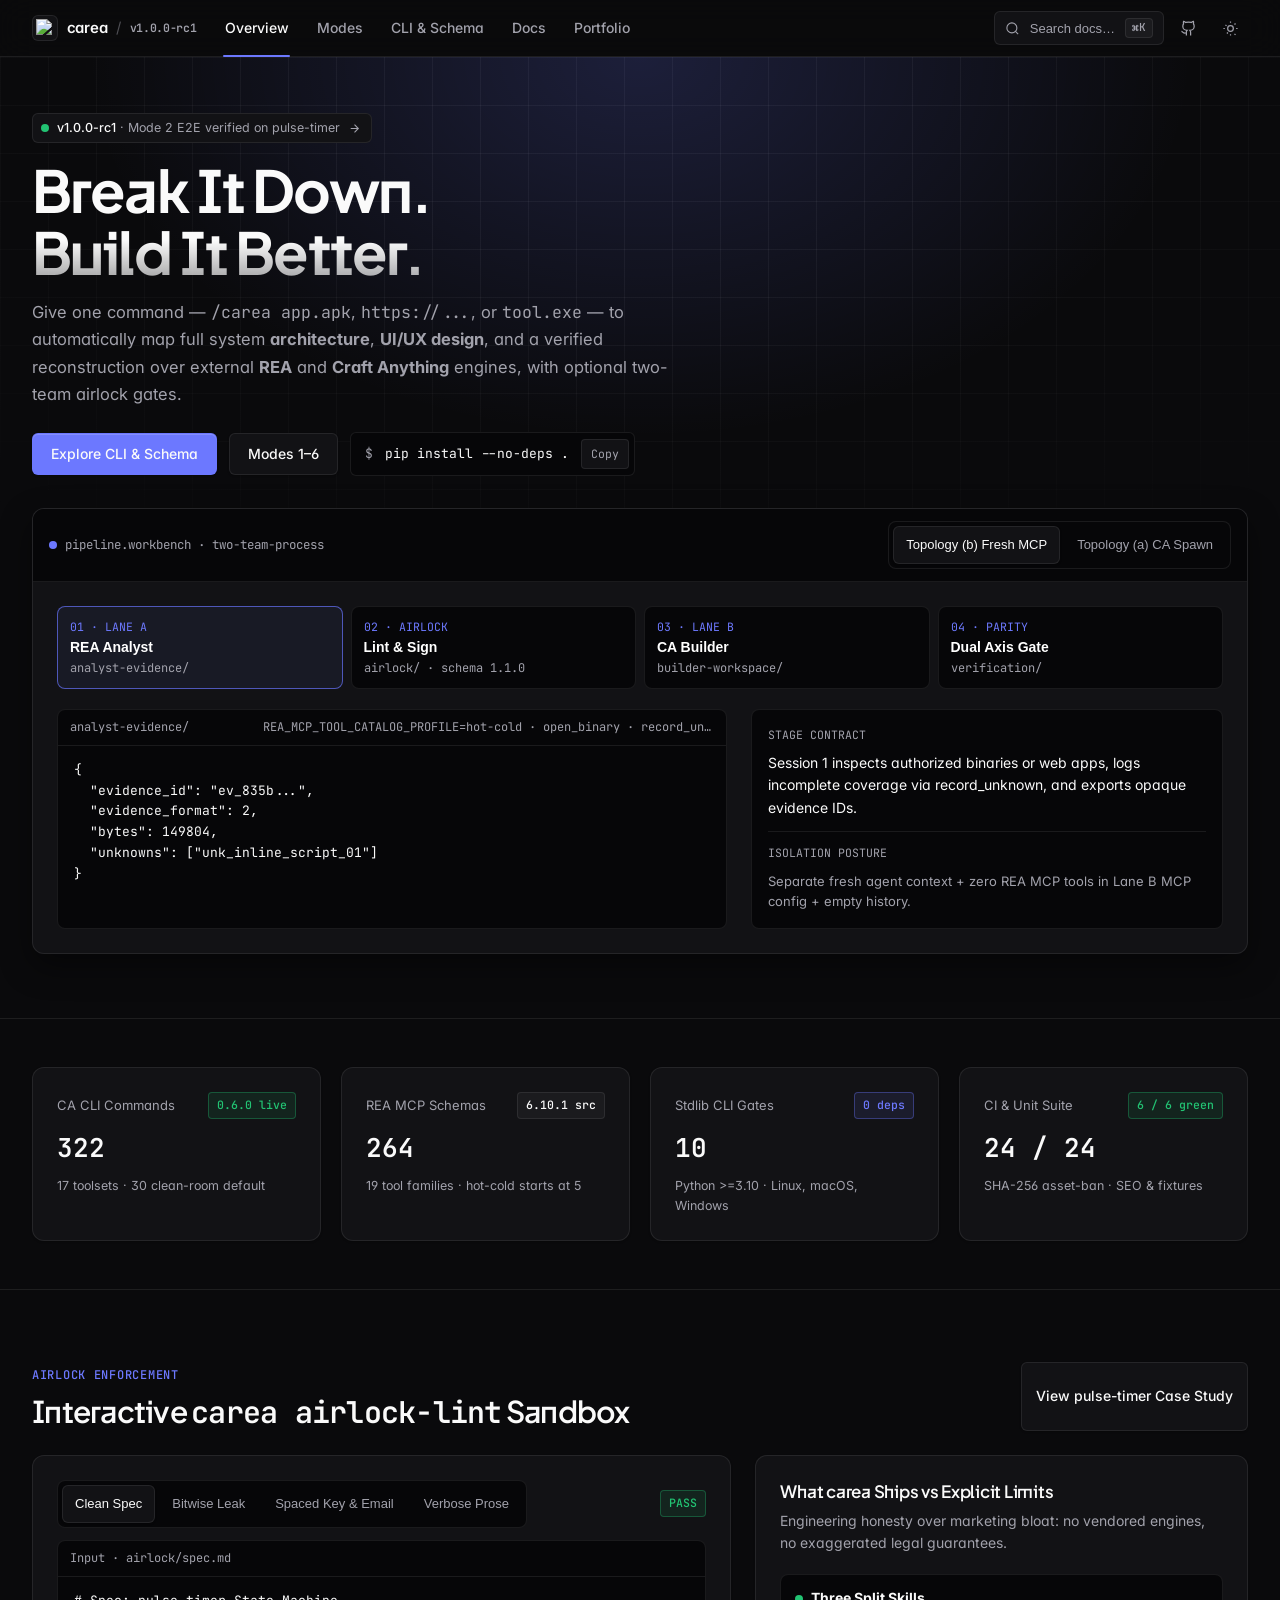
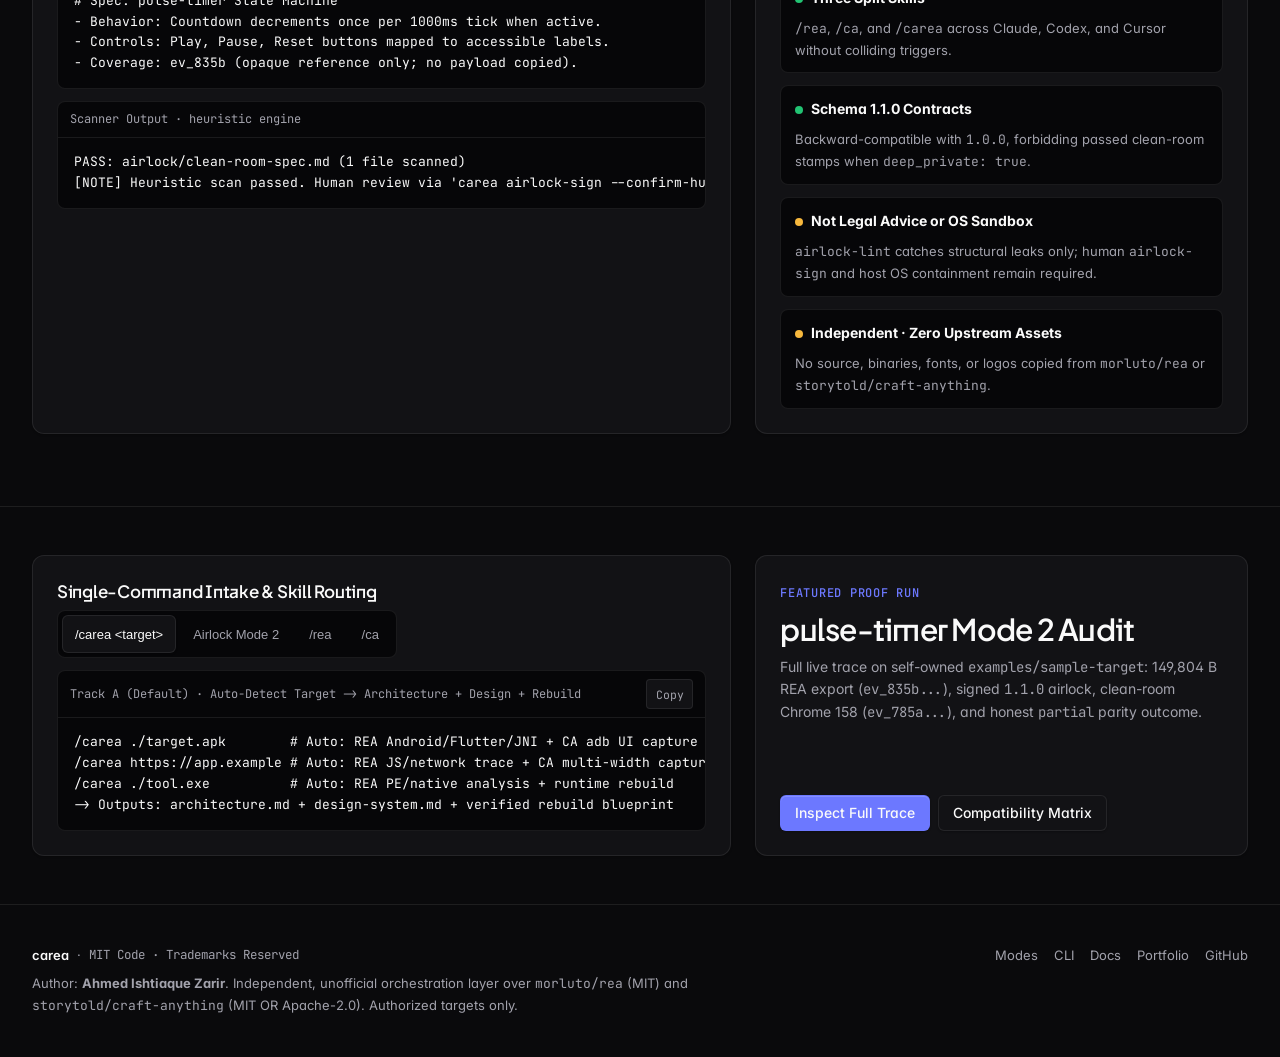
==== commit 26df52b0: "feat(skills): add /carea auto-intake target architecture and design pipeline" ====
--- a/site/index.html
+++ b/site/index.html
@@ -6,8 +6,8 @@
   <meta name="theme-color" content="#09090b" media="(prefers-color-scheme: dark)">
   <meta name="theme-color" content="#fafafa" media="(prefers-color-scheme: light)">
   <title>carea — Craft And Reverse Engineer Everything | Orchestration &amp; Airlock CLI</title>
-  <meta name="description" content="Independent Level-1 orchestration framework, Python 3.10+ stdlib airlock CLI, and dual-axis verification workflows unifying REA and Craft Anything cleanly.">
-  <meta name="keywords" content="carea, Craft And Reverse Engineer Everything, Ahmed Ishtiaque Zarir, REA, morluto rea, craft-anything-cli, two-team clean room, airlock-lint, reverse engineering workflow, dual-axis verification, AgentEnv">
+  <meta name="description" content="Autonomous single-command reverse engineering (/carea target.apk, URL, .exe) extracting architecture.md, design-system.md, and verified rebuilds over REA and Craft Anything.">
+  <meta name="keywords" content="carea, Craft And Reverse Engineer Everything, Ahmed Ishtiaque Zarir, reverse engineer apk, reverse engineer website, reverse engineer exe, architecture extraction, design extraction, REA, morluto rea, craft-anything-cli, two-team clean room, airlock-lint, AgentEnv">
   <meta name="author" content="Ahmed Ishtiaque Zarir">
   <meta name="robots" content="index, follow">
   <link rel="canonical" href="https://imahmedzarir.github.io/carea/">
@@ -102,11 +102,11 @@
           </a>
         </div>
 
-        <h1 class="hero-h1 mt-4" style="max-width: 18ch;">
+        <h1 class="hero-h1 mt-4" style="max-width: 19ch;">
           Break It Down.<br><span class="text-gradient">Build It Better.</span>
         </h1>
         <p class="lead mt-4">
-          An independent Level-1 skill pack, zero-dependency Python 3.10+ stdlib airlock CLI, and dual-axis verification contract over external <strong>REA</strong> and <strong>Craft Anything</strong> engines.
+          Give one command — <code>/carea app.apk</code>, <code>https://...</code>, or <code>tool.exe</code> — to automatically map full system <strong>architecture</strong>, <strong>UI/UX design</strong>, and a verified reconstruction over external <strong>REA</strong> and <strong>Craft Anything</strong> engines, with optional two-team airlock gates.
         </p>
 
         <div class="flex flex-wrap items-center gap-3 mt-6">
@@ -288,17 +288,29 @@
         <div class="grid-bento">
           <div class="card hairline-top span-7 stack" data-tab-group>
             <div class="flex flex-wrap items-center justify-between gap-2">
-              <h2 class="h3">Three Entry Points · Non-Overlapping Triggers</h2>
+              <h2 class="h3">Single-Command Intake &amp; Skill Routing</h2>
               <div class="tabs" role="tablist" aria-label="Skill quickstarts">
-                <button class="tab-btn" type="button" role="tab" data-tab-target="carea" aria-selected="true">/carea</button>
+                <button class="tab-btn" type="button" role="tab" data-tab-target="auto" aria-selected="true">/carea &lt;target&gt;</button>
+                <button class="tab-btn" type="button" role="tab" data-tab-target="carea" aria-selected="false">Airlock Mode 2</button>
                 <button class="tab-btn" type="button" role="tab" data-tab-target="rea" aria-selected="false">/rea</button>
                 <button class="tab-btn" type="button" role="tab" data-tab-target="ca" aria-selected="false">/ca</button>
               </div>
             </div>
 
-            <div class="code-box" data-tab-panel="carea">
+            <div class="code-box" data-tab-panel="auto">
               <div class="code-head">
-                <span>Mode 2 · Two-Team Clean Room + Dual Parity</span>
+                <span>Track A (Default) · Auto-Detect Target -&gt; Architecture + Design + Rebuild</span>
+                <button class="copy-pill" type="button" data-copy="/carea ./target.apk reverse engineer full architecture, design tokens, and rebuild plan"><span data-copy-label>Copy</span></button>
+              </div>
+              <pre class="code-pre"><code>/carea ./target.apk        # Auto: REA Android/Flutter/JNI + CA adb UI capture
+/carea https://app.example # Auto: REA JS/network trace + CA multi-width capture
+/carea ./tool.exe          # Auto: REA PE/native analysis + runtime rebuild
+-> Outputs: architecture.md + design-system.md + verified rebuild blueprint</code></pre>
+            </div>
+
+            <div class="code-box" data-tab-panel="carea" hidden>
+              <div class="code-head">
+                <span>Track B · Two-Team Clean Room + Dual Parity (Mode 2)</span>
                 <button class="copy-pill" type="button" data-copy="carea init ./my-rebuild --mode two-team-process --topology b&#10;carea isolation-check ./my-rebuild&#10;carea airlock-lint ./my-rebuild/airlock --strict&#10;carea parity-report --handoff ./my-rebuild/airlock/carea-handoff.json"><span data-copy-label>Copy</span></button>
               </div>
               <pre class="code-pre"><code>carea init ./my-rebuild --mode two-team-process --topology b
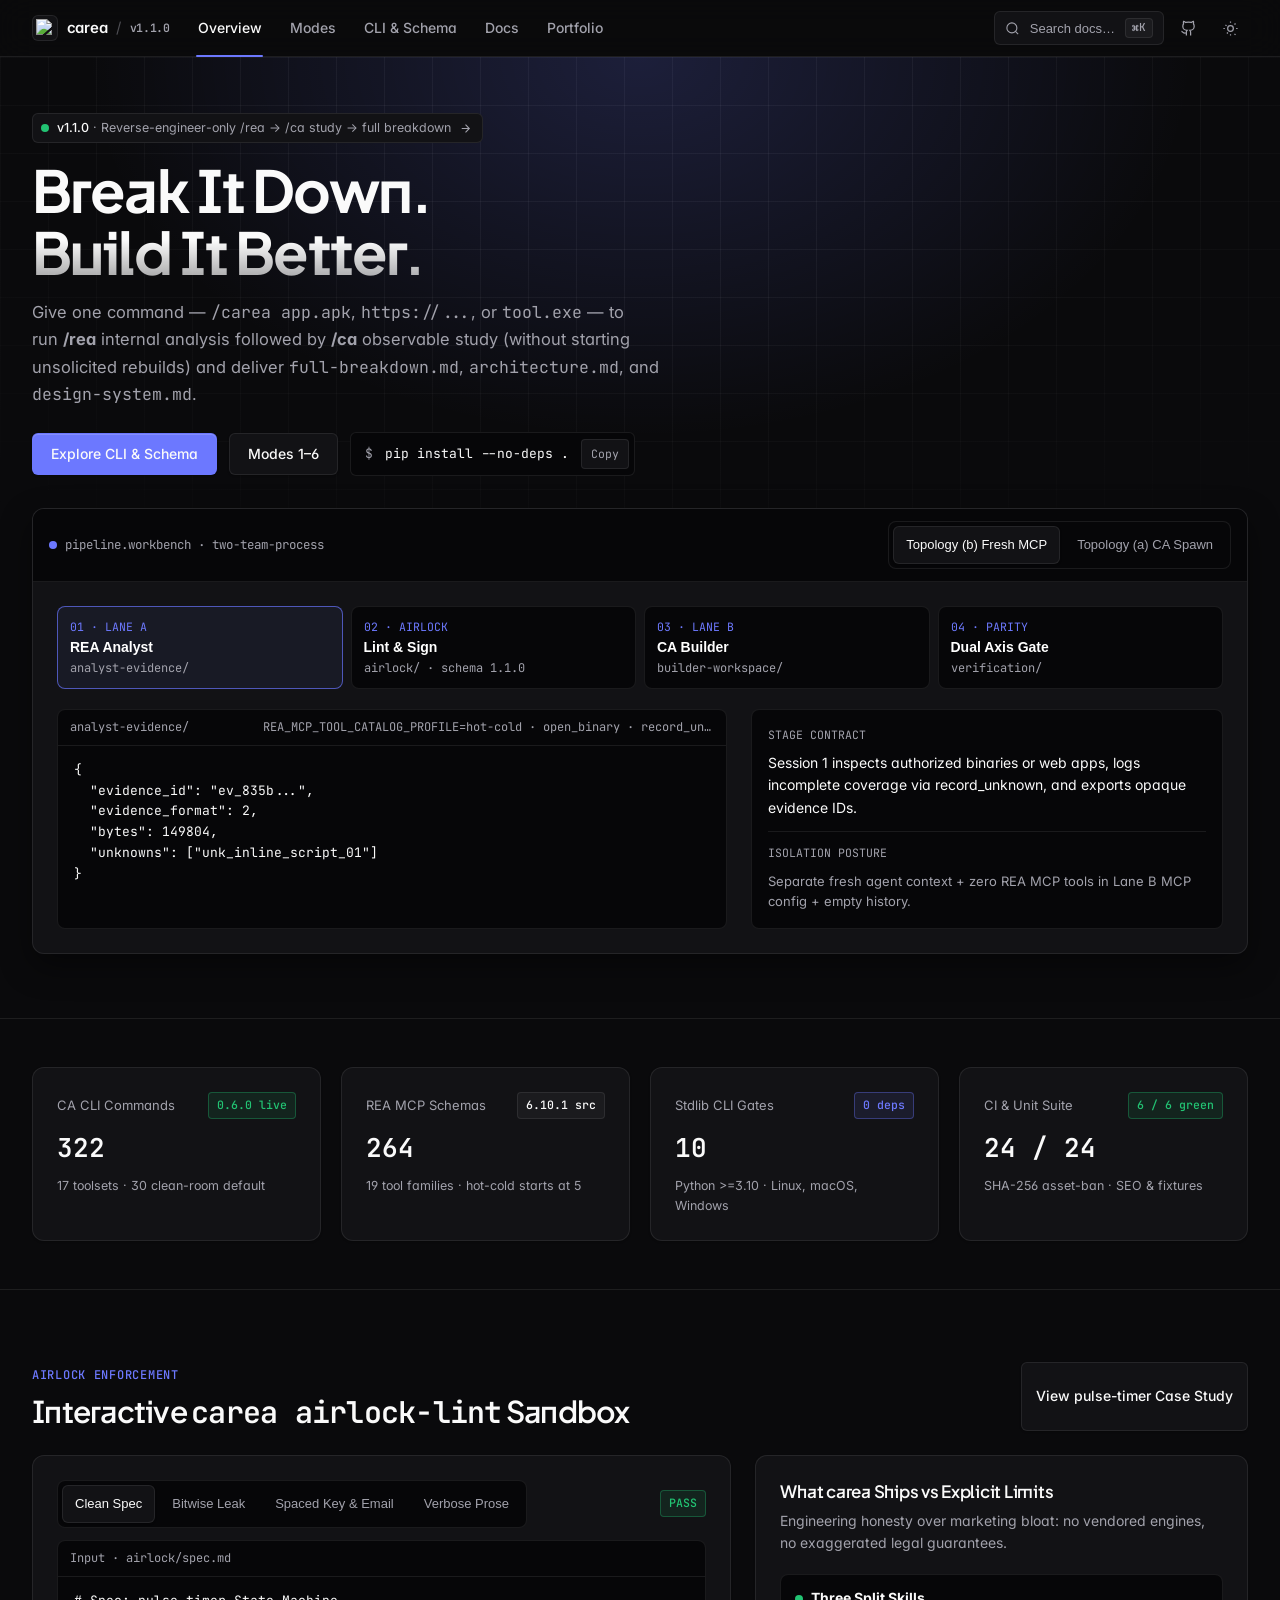
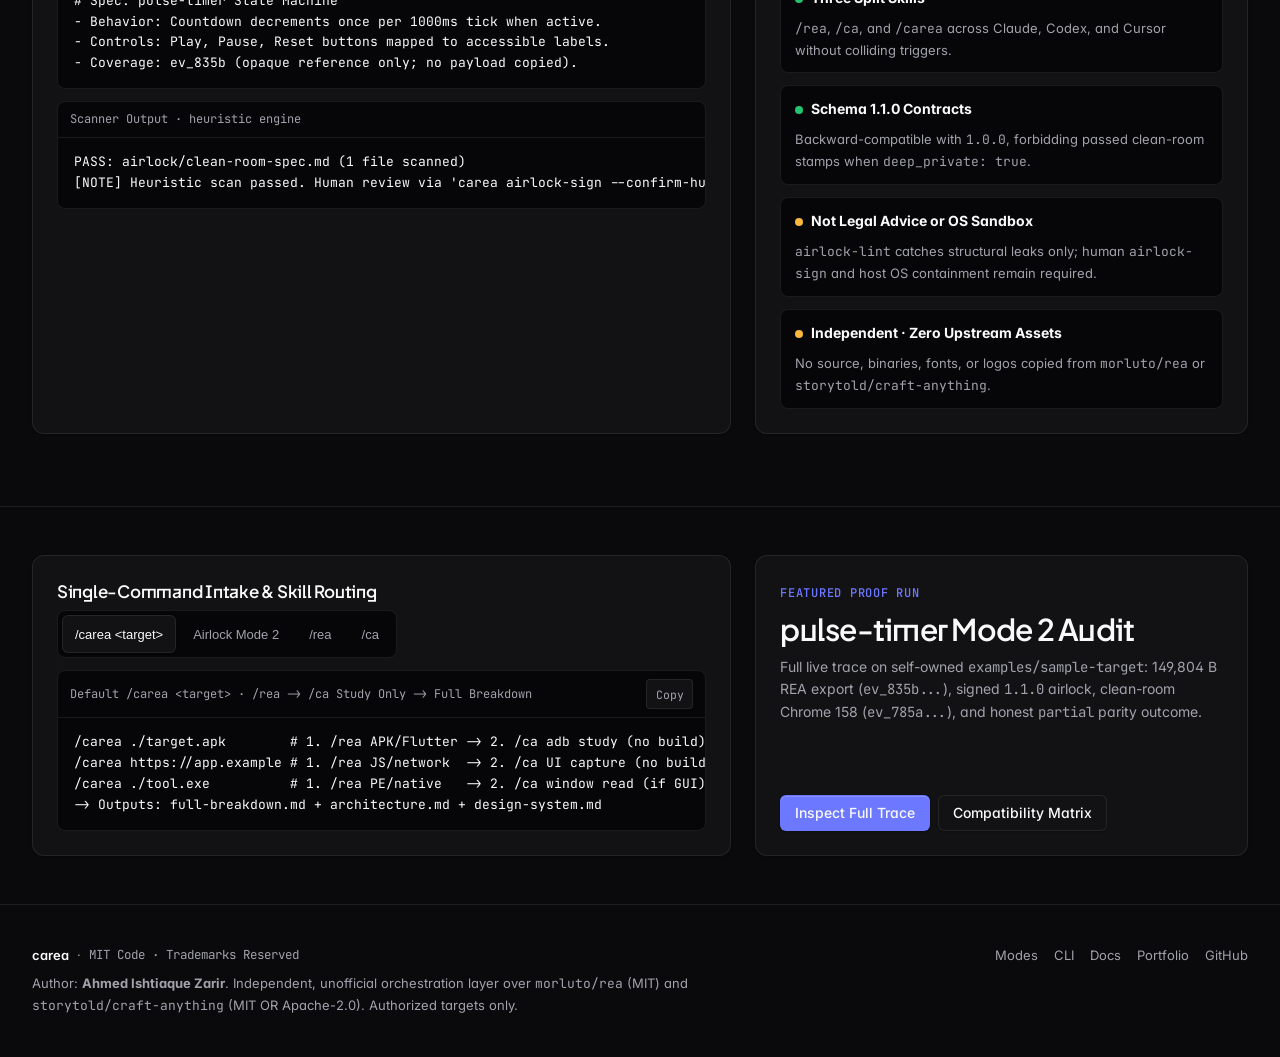
==== commit af877ebc: "chore(release): v1.1.0 autonomous reverse-engineer-only /carea pipeline" ====
--- a/site/index.html
+++ b/site/index.html
@@ -35,7 +35,7 @@
     "alternateName": "Craft And Reverse Engineer Everything",
     "applicationCategory": "DeveloperApplication",
     "operatingSystem": "Linux, macOS, Windows",
-    "softwareVersion": "1.0.0-rc1",
+    "softwareVersion": "1.1.0",
     "url": "https://imahmedzarir.github.io/carea/",
     "codeRepository": "https://github.com/ImAhmedZarir/carea",
     "license": "https://opensource.org/license/mit",
@@ -44,7 +44,7 @@
       "name": "Ahmed Ishtiaque Zarir",
       "url": "https://github.com/ImAhmedZarir"
     },
-    "description": "Independent Level-1 orchestration skills, zero-dependency Python CLI, and dual-axis verification layer for REA and Craft Anything."
+    "description": "Autonomous reverse engineering orchestrator executing /rea internal analysis -> /ca observable study (no auto-build) -> complete architecture.md, design-system.md, and full-breakdown.md reports."
   }
   </script>
 </head>
@@ -58,7 +58,7 @@
           <span class="brand-mark"><img src="assets/carea.png" alt="carea emblem" width="18" height="18"></span>
           <span>carea</span>
           <span class="brand-sep">/</span>
-          <span class="brand-ver">v1.0.0-rc1</span>
+          <span class="brand-ver">v1.1.0</span>
         </a>
         <nav class="nav-links" aria-label="Primary">
           <a class="nav-link" href="./" aria-current="page">Overview</a>
@@ -97,7 +97,7 @@
         <div class="flex flex-wrap items-center gap-3">
           <a class="changelog-link" href="portfolio/">
             <span class="status-dot status-dot--success status-dot--live"></span>
-            <span><strong>v1.0.0-rc1</strong> · Mode 2 E2E verified on pulse-timer</span>
+            <span><strong>v1.1.0</strong> · Reverse-engineer-only /rea -> /ca study -> full breakdown</span>
             <svg width="13" height="13" viewBox="0 0 24 24" fill="none" stroke="currentColor" stroke-width="2" aria-hidden="true"><path d="M5 12h14m-7-7 7 7-7 7"/></svg>
           </a>
         </div>
@@ -106,7 +106,7 @@
           Break It Down.<br><span class="text-gradient">Build It Better.</span>
         </h1>
         <p class="lead mt-4">
-          Give one command — <code>/carea app.apk</code>, <code>https://...</code>, or <code>tool.exe</code> — to automatically map full system <strong>architecture</strong>, <strong>UI/UX design</strong>, and a verified reconstruction over external <strong>REA</strong> and <strong>Craft Anything</strong> engines, with optional two-team airlock gates.
+          Give one command — <code>/carea app.apk</code>, <code>https://...</code>, or <code>tool.exe</code> — to run <strong>/rea</strong> internal analysis followed by <strong>/ca</strong> observable study (without starting unsolicited rebuilds) and deliver <code>full-breakdown.md</code>, <code>architecture.md</code>, and <code>design-system.md</code>.
         </p>
 
         <div class="flex flex-wrap items-center gap-3 mt-6">
@@ -299,13 +299,13 @@
 
             <div class="code-box" data-tab-panel="auto">
               <div class="code-head">
-                <span>Track A (Default) · Auto-Detect Target -&gt; Architecture + Design + Rebuild</span>
-                <button class="copy-pill" type="button" data-copy="/carea ./target.apk reverse engineer full architecture, design tokens, and rebuild plan"><span data-copy-label>Copy</span></button>
-              </div>
-              <pre class="code-pre"><code>/carea ./target.apk        # Auto: REA Android/Flutter/JNI + CA adb UI capture
-/carea https://app.example # Auto: REA JS/network trace + CA multi-width capture
-/carea ./tool.exe          # Auto: REA PE/native analysis + runtime rebuild
--> Outputs: architecture.md + design-system.md + verified rebuild blueprint</code></pre>
+                <span>Default /carea &lt;target&gt; · /rea -&gt; /ca Study Only -&gt; Full Breakdown</span>
+                <button class="copy-pill" type="button" data-copy="/carea ./target.apk"><span data-copy-label>Copy</span></button>
+              </div>
+              <pre class="code-pre"><code>/carea ./target.apk        # 1. /rea APK/Flutter -&gt; 2. /ca adb study (no build)
+/carea https://app.example # 1. /rea JS/network  -&gt; 2. /ca UI capture (no build)
+/carea ./tool.exe          # 1. /rea PE/native   -&gt; 2. /ca window read (if GUI)
+-&gt; Outputs: full-breakdown.md + architecture.md + design-system.md</code></pre>
             </div>
 
             <div class="code-box" data-tab-panel="carea" hidden>
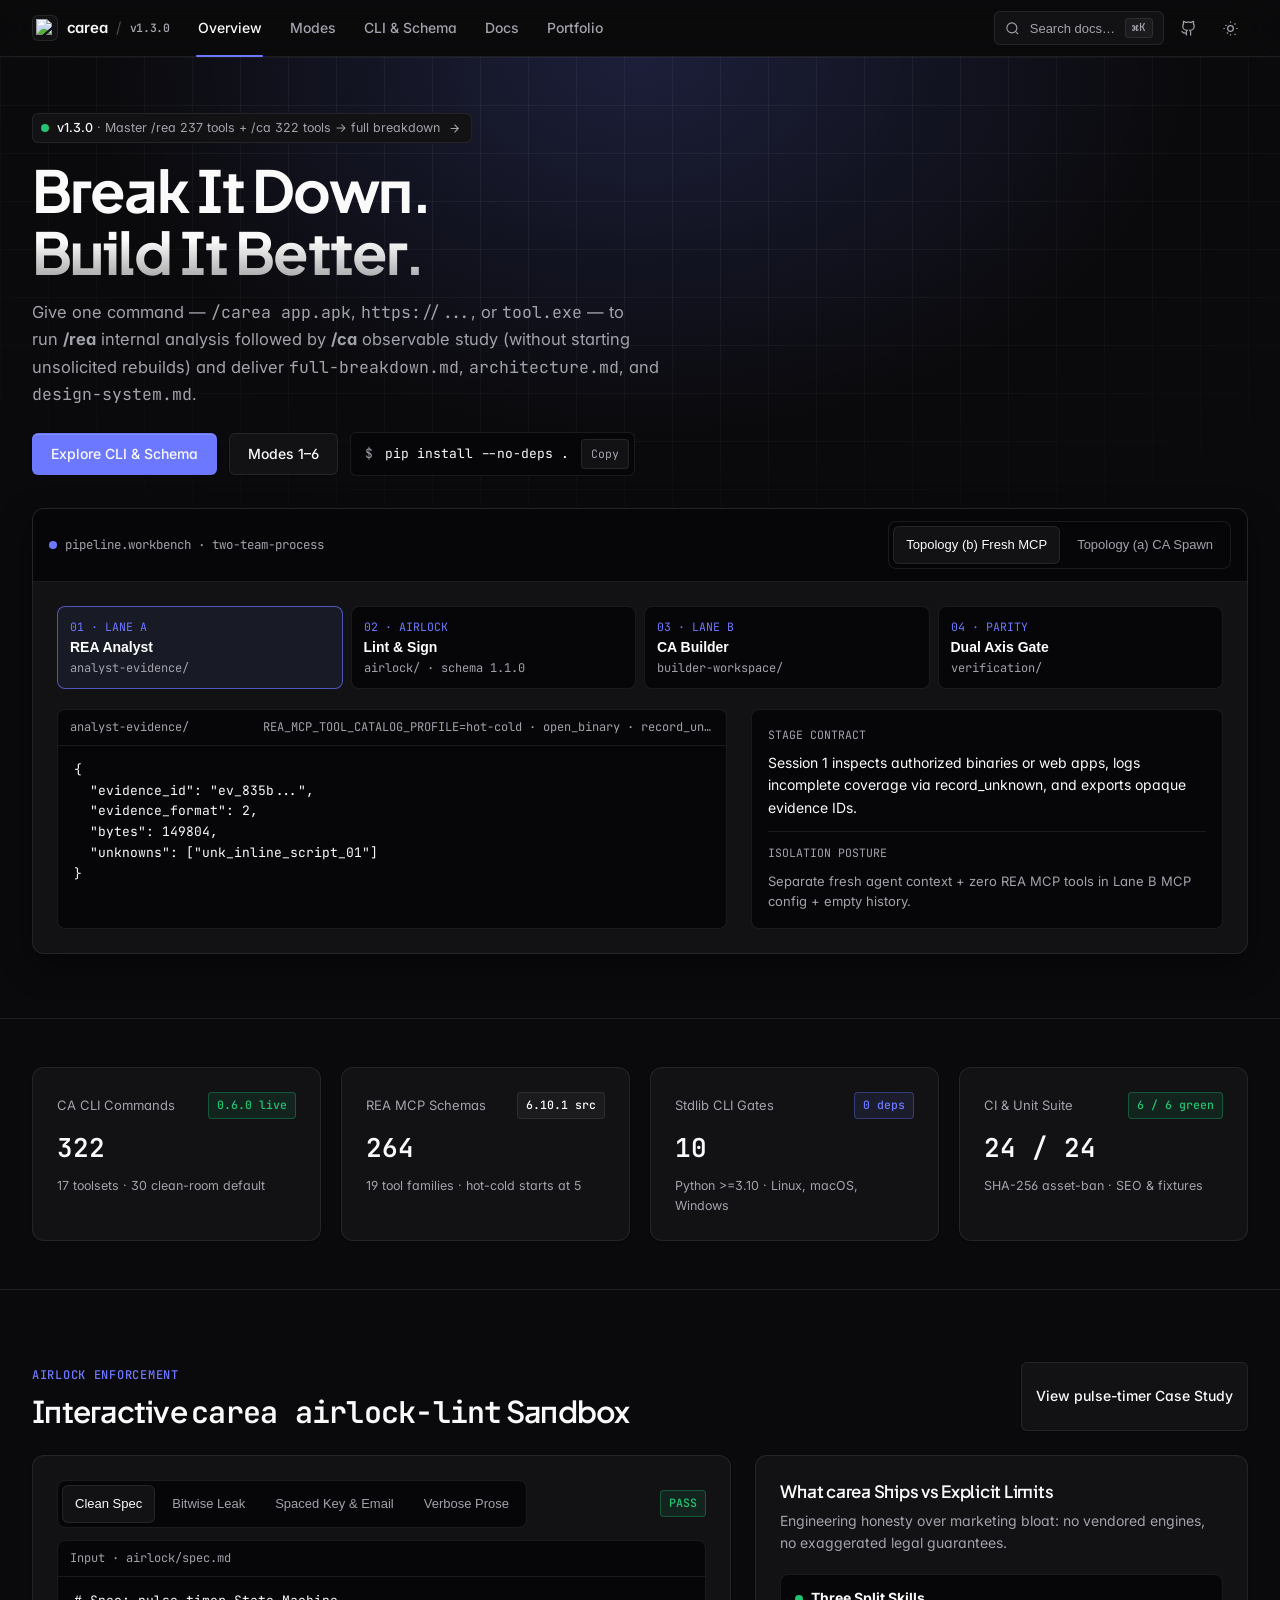
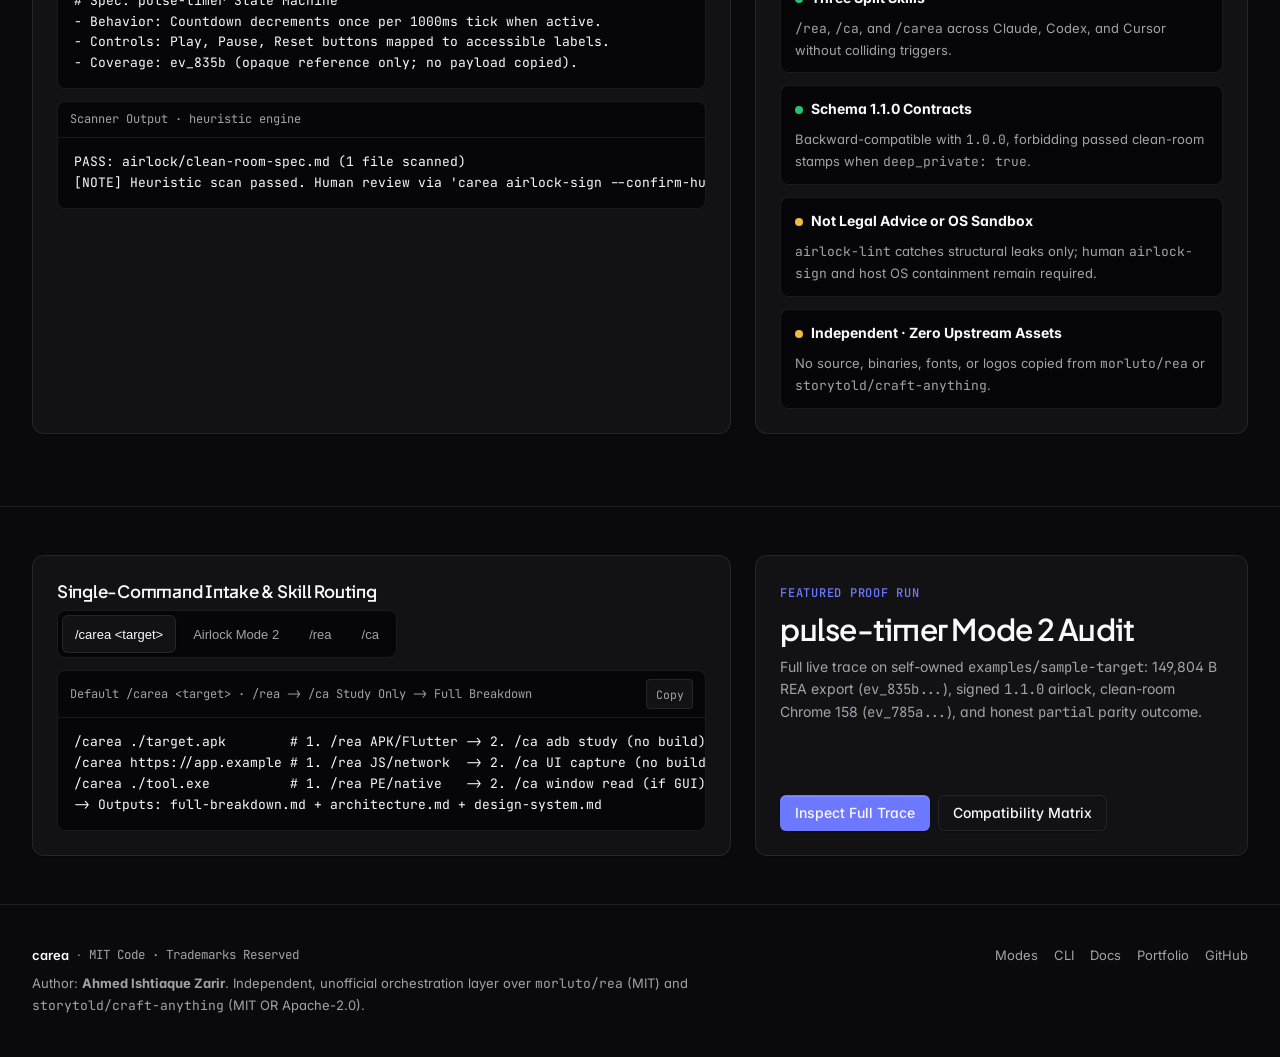
==== commit d5d88e9f: "feat(master): v1.3.0 full 237+ REA + 322 CA tool coverage, 7+2 deep playbooks, carea-master MCP prof" ====
--- a/site/index.html
+++ b/site/index.html
@@ -35,7 +35,7 @@
     "alternateName": "Craft And Reverse Engineer Everything",
     "applicationCategory": "DeveloperApplication",
     "operatingSystem": "Linux, macOS, Windows",
-    "softwareVersion": "1.1.0",
+    "softwareVersion": "1.3.0",
     "url": "https://imahmedzarir.github.io/carea/",
     "codeRepository": "https://github.com/ImAhmedZarir/carea",
     "license": "https://opensource.org/license/mit",
@@ -58,7 +58,7 @@
           <span class="brand-mark"><img src="assets/carea.png" alt="carea emblem" width="18" height="18"></span>
           <span>carea</span>
           <span class="brand-sep">/</span>
-          <span class="brand-ver">v1.1.0</span>
+          <span class="brand-ver">v1.3.0</span>
         </a>
         <nav class="nav-links" aria-label="Primary">
           <a class="nav-link" href="./" aria-current="page">Overview</a>
@@ -97,7 +97,7 @@
         <div class="flex flex-wrap items-center gap-3">
           <a class="changelog-link" href="portfolio/">
             <span class="status-dot status-dot--success status-dot--live"></span>
-            <span><strong>v1.1.0</strong> · Reverse-engineer-only /rea -> /ca study -> full breakdown</span>
+            <span><strong>v1.3.0</strong> · Master /rea 237 tools + /ca 322 tools -&gt; full breakdown</span>
             <svg width="13" height="13" viewBox="0 0 24 24" fill="none" stroke="currentColor" stroke-width="2" aria-hidden="true"><path d="M5 12h14m-7-7 7 7-7 7"/></svg>
           </a>
         </div>
@@ -367,7 +367,7 @@
           <span class="muted tabular" style="font-weight:400; font-size:0.78rem;">MIT Code · Trademarks Reserved</span>
         </div>
         <p class="mt-2" style="max-width:42rem; margin-bottom:0;">
-          Author: <strong>Ahmed Ishtiaque Zarir</strong>. Independent, unofficial orchestration layer over <code>morluto/rea</code> (MIT) and <code>storytold/craft-anything</code> (MIT OR Apache-2.0). Authorized targets only.
+          Author: <strong>Ahmed Ishtiaque Zarir</strong>. Independent, unofficial orchestration layer over <code>morluto/rea</code> (MIT) and <code>storytold/craft-anything</code> (MIT OR Apache-2.0).
         </p>
       </div>
       <div class="flex flex-wrap gap-4" style="font-size:0.8125rem;">
